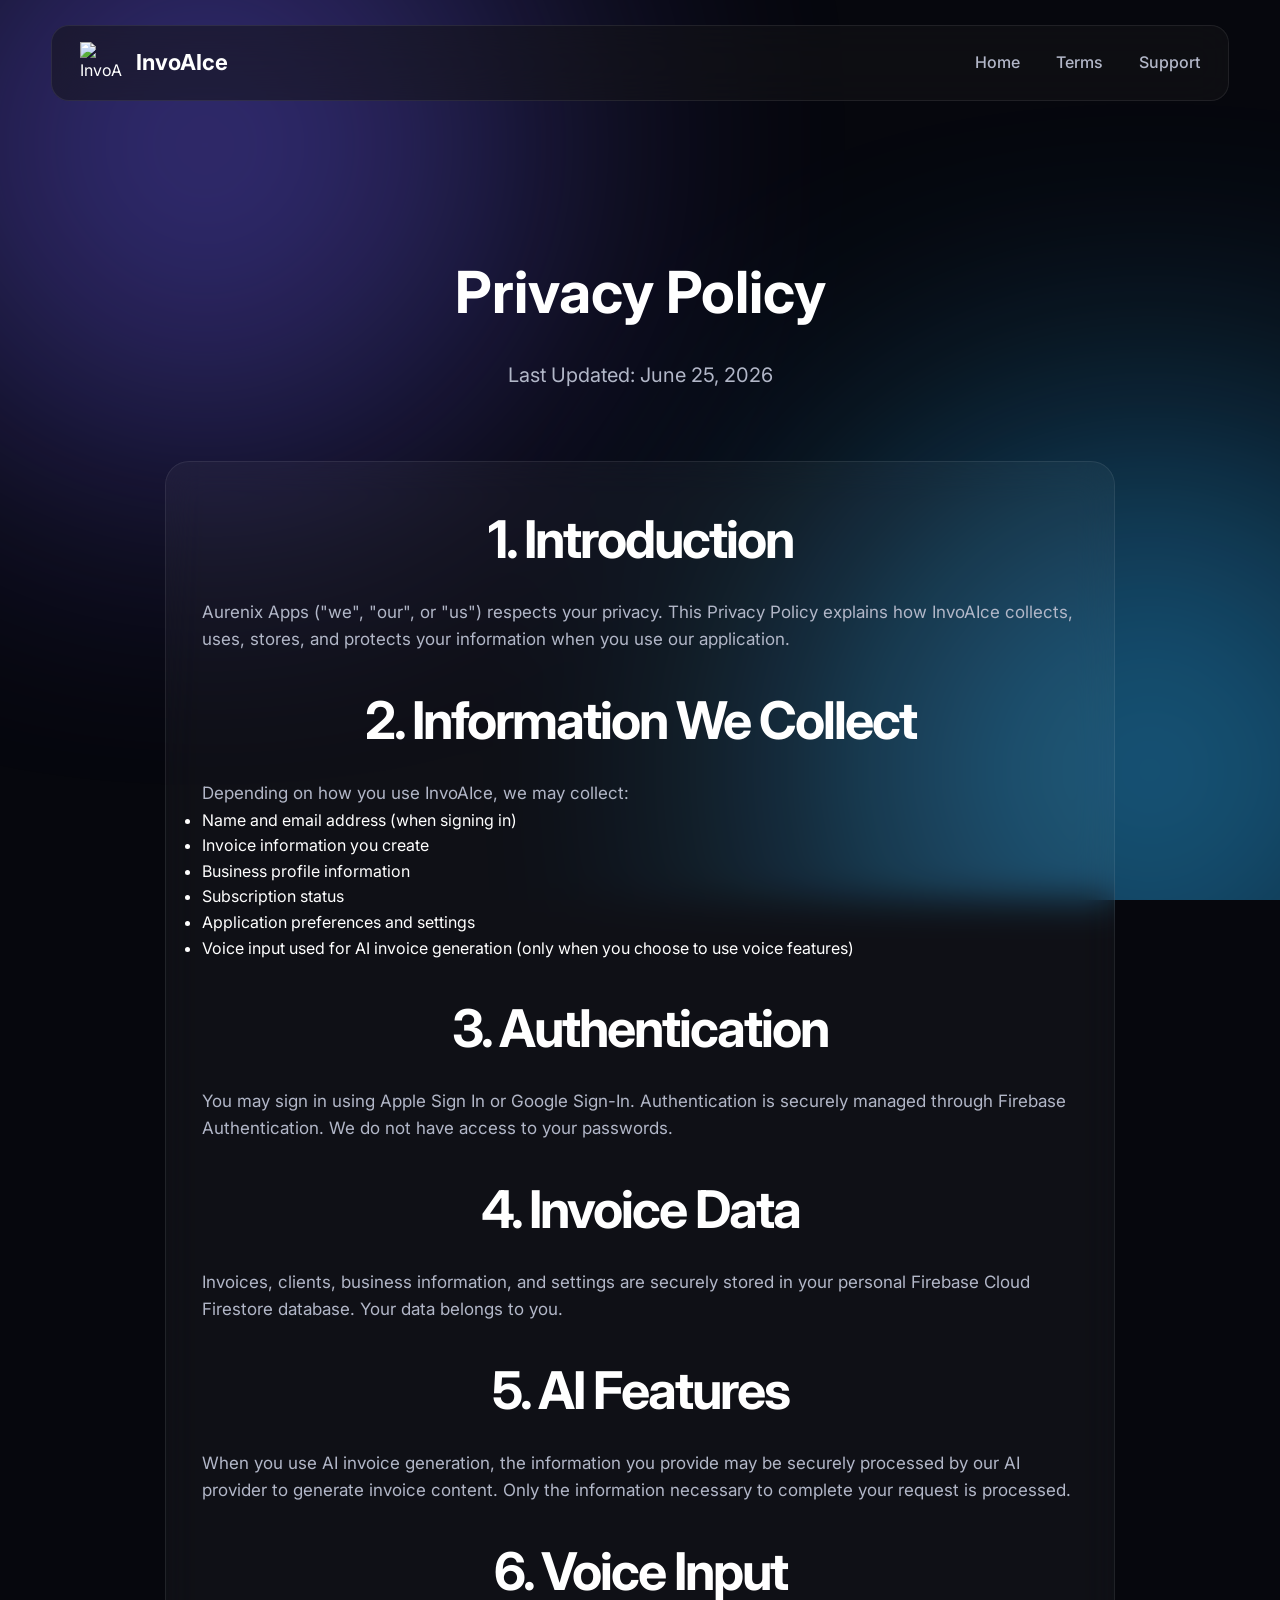
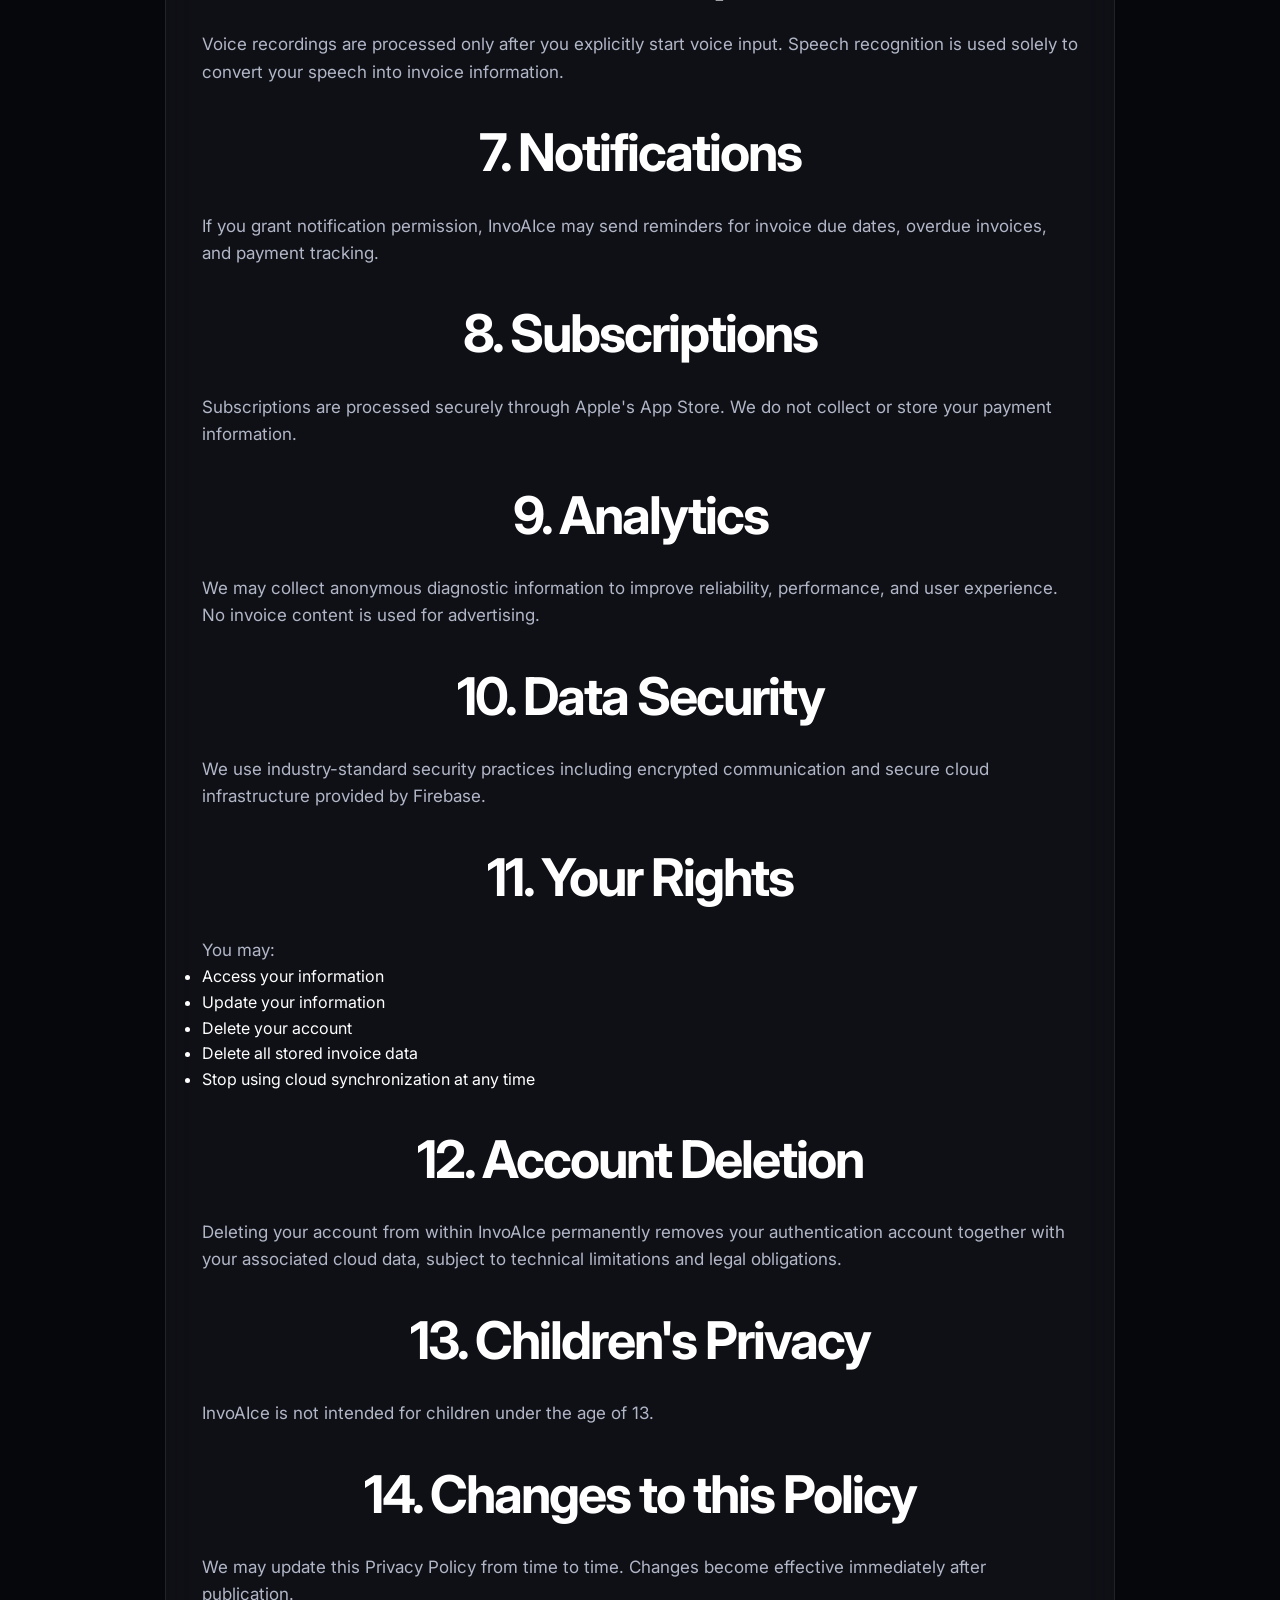
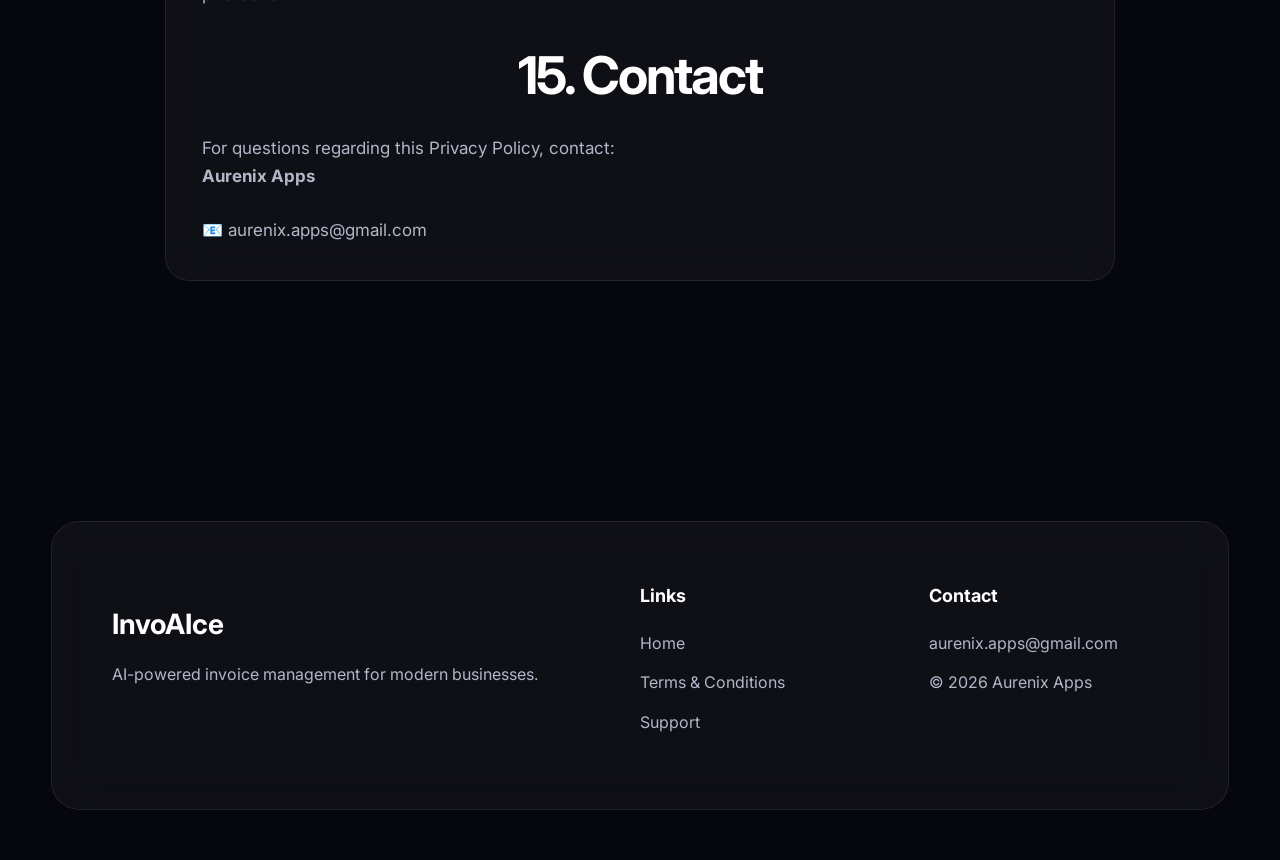
==== privacy.html @ 9e582d00 "Add files via upload" ====
<!doctype html>
<html lang="en">
  <head>
    <meta charset="UTF-8" />
    <meta name="viewport" content="width=device-width, initial-scale=1.0" />

    <title>Privacy Policy • InvoAIce</title>

    <meta
      name="description"
      content="Privacy Policy for InvoAIce by Aurenix Apps."
    />

    <link rel="stylesheet" href="css/style.css" />

    <link rel="icon" href="assets/logo.png" />

    <link rel="preconnect" href="https://fonts.googleapis.com" />

    <link rel="preconnect" href="https://fonts.gstatic.com" crossorigin />

    <link
      href="https://fonts.googleapis.com/css2?family=Inter:wght@300;400;500;600;700;800&display=swap"
      rel="stylesheet"
    />
  </head>

  <body>
    <div class="background">
      <div class="gradient one"></div>
      <div class="gradient two"></div>
    </div>

    <nav>
      <div class="logo">
        <img src="assets/logo.png" alt="InvoAIce" />
        <span>InvoAIce</span>
      </div>

      <div class="nav-links">
        <a href="index.html">Home</a>
        <a href="terms.html">Terms</a>
        <a href="support.html">Support</a>
      </div>
    </nav>

    <section class="features">
      <h1 style="font-size: 58px; text-align: center; margin-bottom: 20px">
        Privacy Policy
      </h1>

      <p class="section-description">Last Updated: June 25, 2026</p>

      <div class="card" style="max-width: 950px; margin: auto">
        <h2>1. Introduction</h2>

        <p>
          Aurenix Apps ("we", "our", or "us") respects your privacy. This
          Privacy Policy explains how InvoAIce collects, uses, stores, and
          protects your information when you use our application.
        </p>

        <br />

        <h2>2. Information We Collect</h2>

        <p>Depending on how you use InvoAIce, we may collect:</p>

        <ul>
          <li>Name and email address (when signing in)</li>

          <li>Invoice information you create</li>

          <li>Business profile information</li>

          <li>Subscription status</li>

          <li>Application preferences and settings</li>

          <li>
            Voice input used for AI invoice generation (only when you choose to
            use voice features)
          </li>
        </ul>

        <br />

        <h2>3. Authentication</h2>

        <p>
          You may sign in using Apple Sign In or Google Sign-In. Authentication
          is securely managed through Firebase Authentication. We do not have
          access to your passwords.
        </p>

        <br />

        <h2>4. Invoice Data</h2>

        <p>
          Invoices, clients, business information, and settings are securely
          stored in your personal Firebase Cloud Firestore database. Your data
          belongs to you.
        </p>

        <br />

        <h2>5. AI Features</h2>

        <p>
          When you use AI invoice generation, the information you provide may be
          securely processed by our AI provider to generate invoice content.
          Only the information necessary to complete your request is processed.
        </p>

        <br />

        <h2>6. Voice Input</h2>

        <p>
          Voice recordings are processed only after you explicitly start voice
          input. Speech recognition is used solely to convert your speech into
          invoice information.
        </p>

        <br />

        <h2>7. Notifications</h2>

        <p>
          If you grant notification permission, InvoAIce may send reminders for
          invoice due dates, overdue invoices, and payment tracking.
        </p>

        <br />

        <h2>8. Subscriptions</h2>

        <p>
          Subscriptions are processed securely through Apple's App Store. We do
          not collect or store your payment information.
        </p>

        <br />

        <h2>9. Analytics</h2>

        <p>
          We may collect anonymous diagnostic information to improve
          reliability, performance, and user experience. No invoice content is
          used for advertising.
        </p>

        <br />

        <h2>10. Data Security</h2>

        <p>
          We use industry-standard security practices including encrypted
          communication and secure cloud infrastructure provided by Firebase.
        </p>

        <br />

        <h2>11. Your Rights</h2>

        <p>You may:</p>

        <ul>
          <li>Access your information</li>

          <li>Update your information</li>

          <li>Delete your account</li>

          <li>Delete all stored invoice data</li>

          <li>Stop using cloud synchronization at any time</li>
        </ul>

        <br />

        <h2>12. Account Deletion</h2>

        <p>
          Deleting your account from within InvoAIce permanently removes your
          authentication account together with your associated cloud data,
          subject to technical limitations and legal obligations.
        </p>

        <br />

        <h2>13. Children's Privacy</h2>

        <p>InvoAIce is not intended for children under the age of 13.</p>

        <br />

        <h2>14. Changes to this Policy</h2>

        <p>
          We may update this Privacy Policy from time to time. Changes become
          effective immediately after publication.
        </p>

        <br />

        <h2>15. Contact</h2>

        <p>For questions regarding this Privacy Policy, contact:</p>

        <p>
          <strong>Aurenix Apps</strong>

          <br /><br />

          📧 aurenix.apps@gmail.com
        </p>
      </div>
    </section>

    <footer>
      <div>
        <img src="assets/logo.png" alt="" />

        <h3>InvoAIce</h3>

        <p>AI-powered invoice management for modern businesses.</p>
      </div>

      <div>
        <h4>Links</h4>

        <a href="index.html">Home</a>
        <a href="terms.html">Terms & Conditions</a>
        <a href="support.html">Support</a>
      </div>

      <div>
        <h4>Contact</h4>

        <a href="mailto:aurenix.apps@gmail.com"> aurenix.apps@gmail.com </a>

        <p>© <span class="current-year"></span> Aurenix Apps</p>
      </div>
    </footer>

    <script src="js/script.js"></script>
  </body>
</html>
---- css/style.css ----
/* ==========================================
   InvoAIce Website
   Aurenix Apps
========================================== */

:root {
  --bg: #06070d;
  --card: #15171d;
  --card-light: #1d2028;

  --primary: #6d5df6;
  --primary-light: #8d82ff;
  --secondary: #30b8ff;

  --text: #ffffff;
  --text-secondary: #b2b7c8;

  --border: rgba(255, 255, 255, 0.08);

  --radius: 24px;

  --shadow: 0 25px 60px rgba(0, 0, 0, 0.45);
}

* {
  margin: 0;
  padding: 0;
  box-sizing: border-box;
}

html {
  scroll-behavior: smooth;
}

body {
  font-family: "Inter", sans-serif;

  background: var(--bg);

  color: var(--text);

  overflow-x: hidden;

  line-height: 1.6;
}

/* Scrollbar */

::-webkit-scrollbar {
  width: 10px;
}

::-webkit-scrollbar-track {
  background: #0d0f15;
}

::-webkit-scrollbar-thumb {
  background: var(--primary);

  border-radius: 20px;
}

/* Links */

a {
  color: inherit;

  text-decoration: none;
}

/* Images */

img {
  display: block;

  max-width: 100%;
}

/* Sections */

section {
  width: min(1200px, 92%);

  margin: auto;
}

/* =========================
BACKGROUND
========================= */

.background {
  position: fixed;

  inset: 0;

  z-index: -3;

  overflow: hidden;
}

.gradient {
  position: absolute;

  border-radius: 50%;

  filter: blur(140px);

  opacity: 0.45;
}

.gradient.one {
  width: 650px;

  height: 650px;

  background: #6d5df6;

  top: -180px;

  left: -120px;
}

.gradient.two {
  width: 700px;

  height: 700px;

  background: #2cb6ff;

  right: -220px;

  bottom: -220px;
}

/* =========================
NAVIGATION
========================= */

nav {
  position: sticky;

  top: 20px;

  width: min(1200px, 92%);

  margin: 25px auto;

  display: flex;

  justify-content: space-between;

  align-items: center;

  padding: 16px 28px;

  background: rgba(20, 20, 25, 0.55);

  border: 1px solid rgba(255, 255, 255, 0.08);

  backdrop-filter: blur(18px);

  border-radius: 18px;

  z-index: 999;
}

.logo {
  display: flex;

  align-items: center;

  gap: 14px;
}

.logo img {
  width: 42px;

  height: 42px;
}

.logo span {
  font-size: 22px;

  font-weight: 700;
}

.nav-links {
  display: flex;

  gap: 36px;
}

.nav-links a {
  color: var(--text-secondary);

  transition: 0.3s;

  font-weight: 500;
}

.nav-links a:hover {
  color: white;
}

/* =========================
HERO
========================= */

.hero {
  display: grid;

  grid-template-columns: 1fr 520px;

  align-items: center;

  min-height: 88vh;

  gap: 60px;
}

.badge {
  display: inline-flex;

  align-items: center;

  gap: 10px;

  padding: 10px 18px;

  border-radius: 50px;

  background: rgba(109, 93, 246, 0.12);

  border: 1px solid rgba(109, 93, 246, 0.25);

  color: #d6d4ff;

  margin-bottom: 28px;

  font-weight: 600;
}

.hero h1 {
  font-size: 72px;

  line-height: 1.05;

  letter-spacing: -3px;

  margin-bottom: 28px;
}

.hero h1 span {
  display: block;

  background: linear-gradient(90deg, var(--secondary), var(--primary));

  -webkit-background-clip: text;

  color: transparent;
}

.hero p {
  font-size: 21px;

  color: var(--text-secondary);

  max-width: 600px;

  margin-bottom: 40px;
}

/* Buttons */

.buttons {
  display: flex;

  gap: 18px;
}

.primary {
  background: linear-gradient(135deg, var(--secondary), var(--primary));

  padding: 18px 34px;

  border-radius: 18px;

  font-weight: 700;

  transition: 0.35s;

  box-shadow: 0 18px 45px rgba(109, 93, 246, 0.35);
}

.primary:hover {
  transform: translateY(-5px);

  box-shadow: 0 25px 60px rgba(109, 93, 246, 0.55);
}

.secondary {
  padding: 18px 34px;

  border-radius: 18px;

  border: 1px solid rgba(255, 255, 255, 0.08);

  background: rgba(255, 255, 255, 0.04);

  transition: 0.3s;
}

.secondary:hover {
  background: rgba(255, 255, 255, 0.08);
}

/* =========================
PHONE MOCKUP
========================= */

.hero-right {
  display: flex;

  justify-content: center;
}

.hero-right img {
  width: 320px;

  border-radius: 42px;

  box-shadow:
    0 35px 90px rgba(0, 0, 0, 0.6),
    0 0 70px rgba(109, 93, 246, 0.25);

  animation: float 5s ease-in-out infinite;
}

@keyframes float {
  0% {
    transform: translateY(0px);
  }

  50% {
    transform: translateY(-16px);
  }

  100% {
    transform: translateY(0px);
  }
}

/* =========================
SECTION TITLES
========================= */

.features,
.screenshots,
.cta {
  padding: 120px 0;
}

.features h2,
.screenshots h2,
.cta h2 {
  text-align: center;

  font-size: 52px;

  margin-bottom: 18px;

  letter-spacing: -2px;
}

.section-description {
  max-width: 650px;

  margin: auto;

  text-align: center;

  color: var(--text-secondary);

  font-size: 20px;

  margin-bottom: 70px;
}

/* =========================
FEATURE GRID
========================= */

.feature-grid {
  display: grid;

  grid-template-columns: repeat(3, 1fr);

  gap: 28px;
}

.card {
  position: relative;

  background: rgba(255, 255, 255, 0.04);

  border: 1px solid var(--border);

  backdrop-filter: blur(18px);

  border-radius: var(--radius);

  padding: 36px;

  overflow: hidden;

  transition: 0.35s ease;
}

.card::before {
  content: "";

  position: absolute;

  inset: 0;

  background: linear-gradient(
    135deg,
    rgba(109, 93, 246, 0.18),
    rgba(48, 184, 255, 0.08)
  );

  opacity: 0;

  transition: 0.35s;
}

.card:hover {
  transform: translateY(-10px);

  border-color: rgba(109, 93, 246, 0.45);

  box-shadow: 0 20px 60px rgba(109, 93, 246, 0.18);
}

.card:hover::before {
  opacity: 1;
}

.card > * {
  position: relative;

  z-index: 2;
}

.card h3 {
  font-size: 24px;

  margin-bottom: 16px;
}

.card p {
  color: var(--text-secondary);

  font-size: 17px;
}

/* =========================
SCREENSHOTS
========================= */

.gallery {
  display: grid;

  grid-template-columns: repeat(auto-fit, minmax(240px, 1fr));

  gap: 28px;
}

.gallery img {
  width: 100%;

  border-radius: 32px;

  border: 1px solid rgba(255, 255, 255, 0.08);

  transition: 0.4s;

  box-shadow: 0 25px 60px rgba(0, 0, 0, 0.45);
}

.gallery img:hover {
  transform: translateY(-12px) scale(1.03);

  box-shadow: 0 40px 90px rgba(109, 93, 246, 0.28);
}

/* =========================
CTA
========================= */

.cta {
  text-align: center;
}

.cta p {
  max-width: 650px;

  margin: 25px auto 45px;

  color: var(--text-secondary);

  font-size: 20px;
}

.cta .primary {
  display: inline-block;
}

/* =========================
FOOTER
========================= */

footer {
  width: min(1200px, 92%);

  margin: 120px auto 50px;

  padding: 60px;

  display: grid;

  grid-template-columns: 2fr 1fr 1fr;

  gap: 50px;

  background: rgba(255, 255, 255, 0.04);

  border: 1px solid rgba(255, 255, 255, 0.08);

  backdrop-filter: blur(20px);

  border-radius: 28px;
}

footer img {
  width: 60px;

  margin-bottom: 20px;
}

footer h3 {
  margin-bottom: 15px;

  font-size: 28px;
}

footer h4 {
  margin-bottom: 20px;

  font-size: 18px;
}

footer p {
  color: var(--text-secondary);
}

footer a {
  display: block;

  margin-bottom: 14px;

  color: var(--text-secondary);

  transition: 0.3s;
}

footer a:hover {
  color: white;
}

/* =========================
FADE ANIMATION
========================= */

.fade {
  opacity: 0;

  transform: translateY(40px);

  transition:
    opacity 0.8s ease,
    transform 0.8s ease;
}

.fade.show {
  opacity: 1;

  transform: translateY(0);
}

/* =========================
HOVER GLOW
========================= */

.primary,
.card,
.gallery img {
  will-change: transform;
}

/* =========================
TABLET
========================= */

@media (max-width: 1100px) {
  .hero {
    grid-template-columns: 1fr;

    text-align: center;
  }

  .hero-left {
    display: flex;

    flex-direction: column;

    align-items: center;
  }

  .hero-right {
    margin-top: 50px;
  }

  .feature-grid {
    grid-template-columns: repeat(2, 1fr);
  }

  footer {
    grid-template-columns: 1fr;

    text-align: center;
  }

  footer img {
    margin: auto auto 20px;
  }
}

/* =========================
MOBILE
========================= */

@media (max-width: 768px) {
  nav {
    flex-direction: column;

    gap: 18px;

    padding: 18px;
  }

  .nav-links {
    flex-wrap: wrap;

    justify-content: center;

    gap: 18px;
  }

  .hero {
    min-height: auto;

    padding: 60px 0;
  }

  .hero h1 {
    font-size: 46px;

    letter-spacing: -1px;
  }

  .hero p {
    font-size: 18px;
  }

  .buttons {
    flex-direction: column;

    width: 100%;
  }

  .primary,
  .secondary {
    width: 100%;

    text-align: center;
  }

  .hero-right img {
    width: 260px;
  }

  .features,
  .screenshots,
  .cta {
    padding: 90px 0;
  }

  .features h2,
  .screenshots h2,
  .cta h2 {
    font-size: 36px;
  }

  .section-description {
    font-size: 17px;

    margin-bottom: 45px;
  }

  .feature-grid {
    grid-template-columns: 1fr;
  }

  .gallery {
    grid-template-columns: 1fr;
  }

  footer {
    padding: 35px;

    gap: 35px;
  }
}

/* =========================
SMALL PHONES
========================= */

@media (max-width: 420px) {
  .hero h1 {
    font-size: 38px;
  }

  .logo span {
    font-size: 18px;
  }

  nav {
    margin-top: 15px;
  }

  .badge {
    font-size: 14px;
  }

  .card {
    padding: 28px;
  }
}
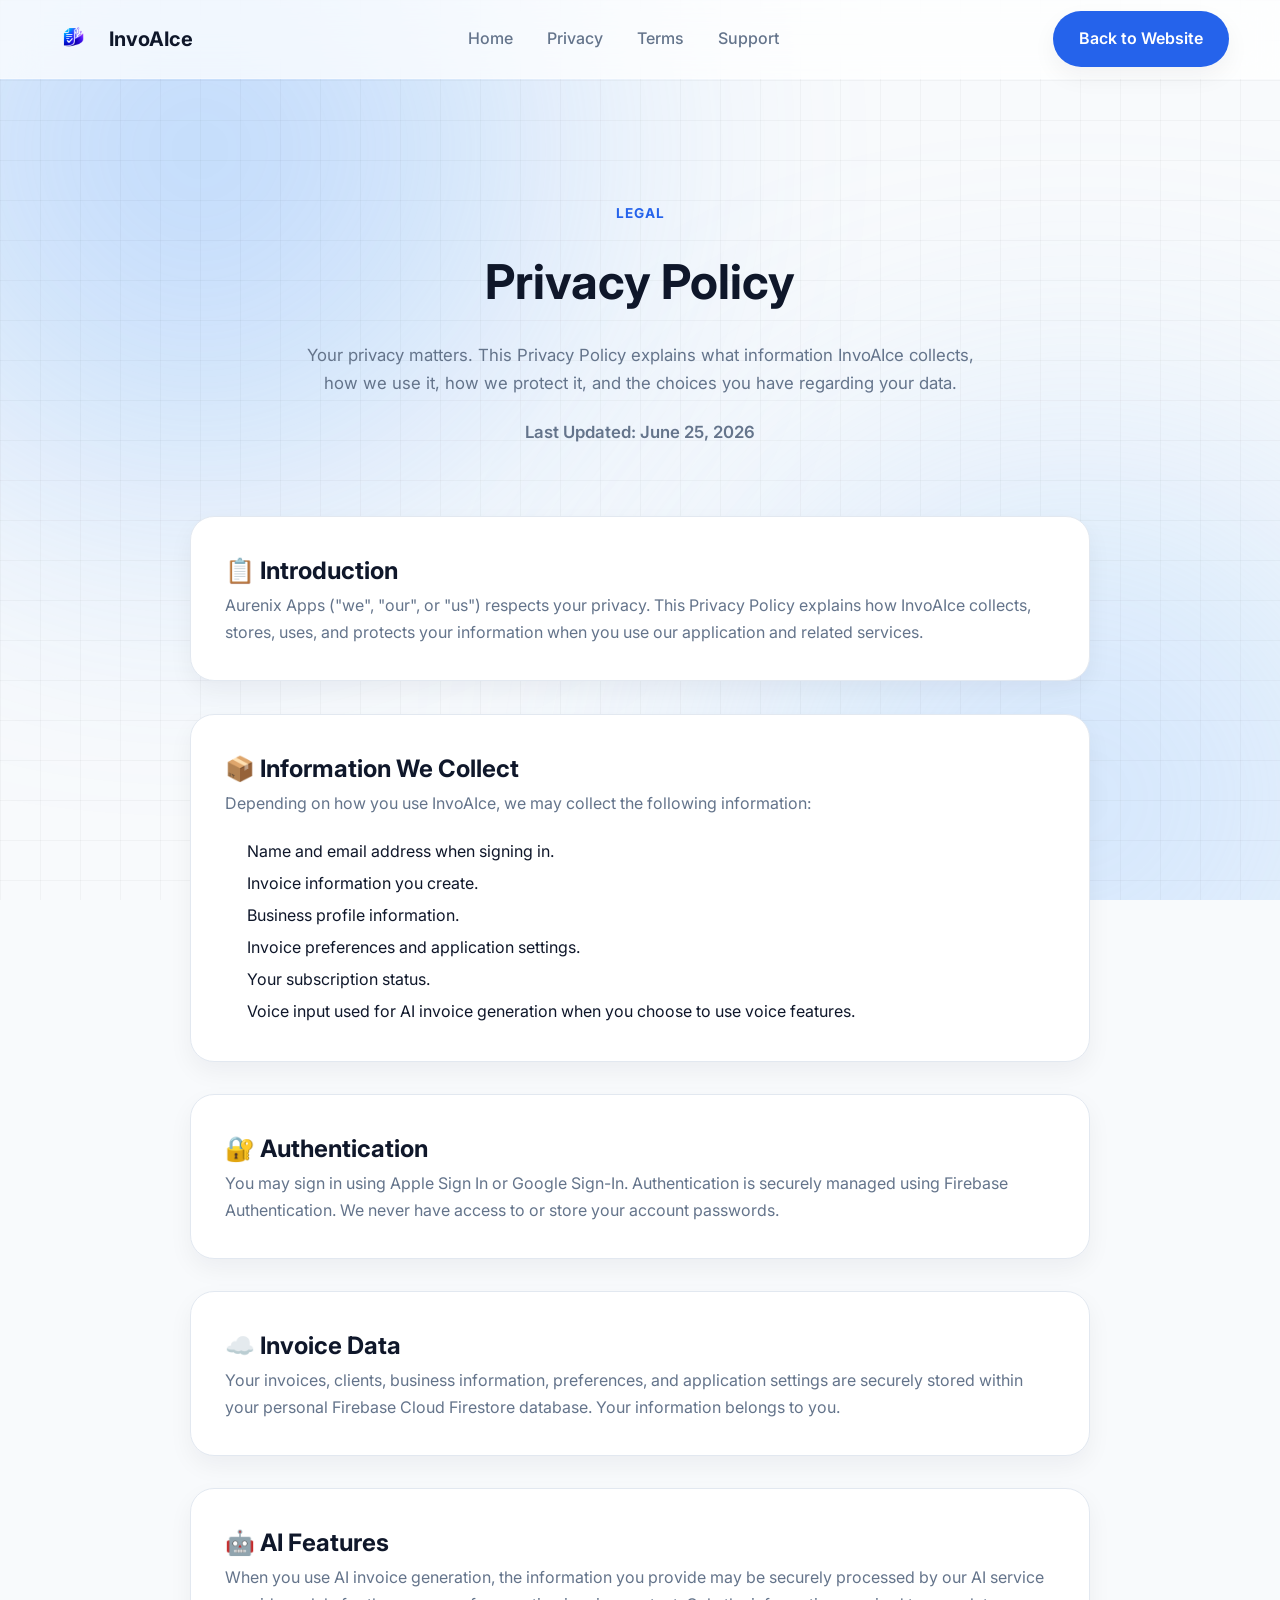
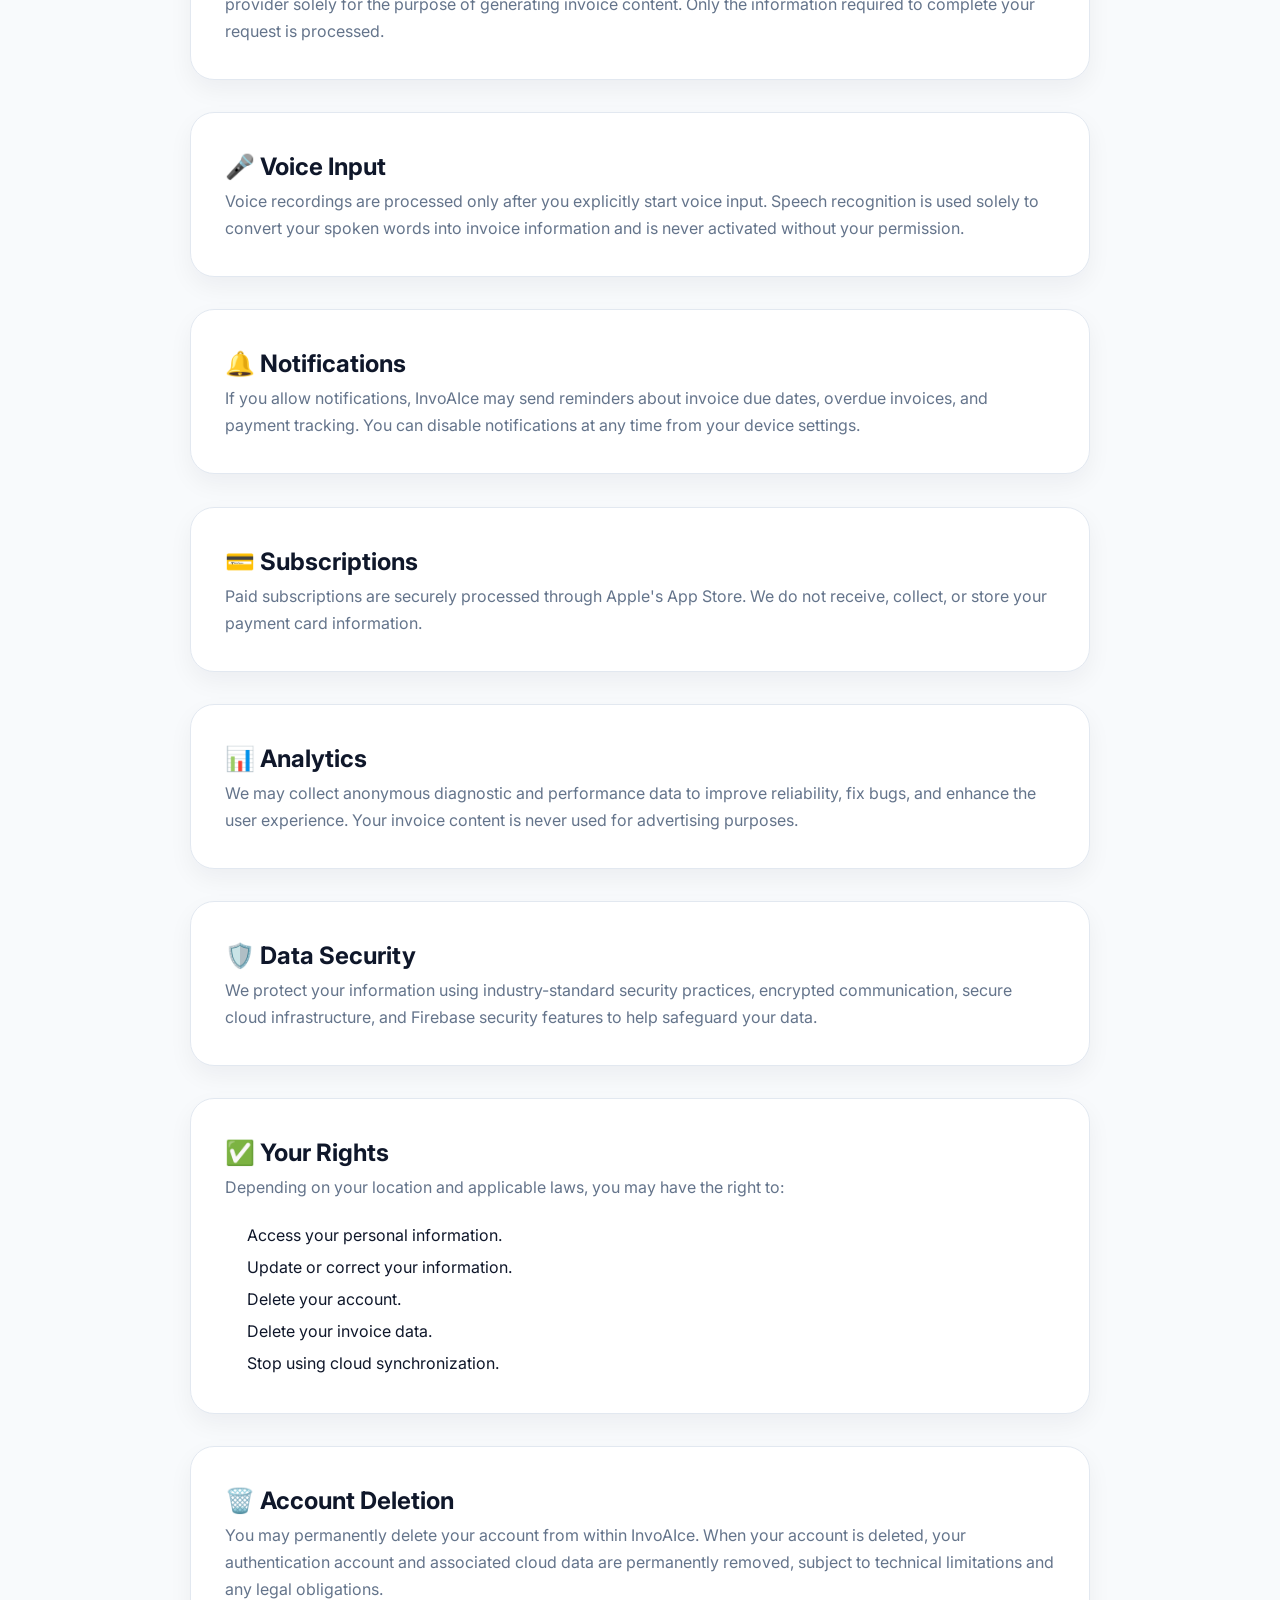
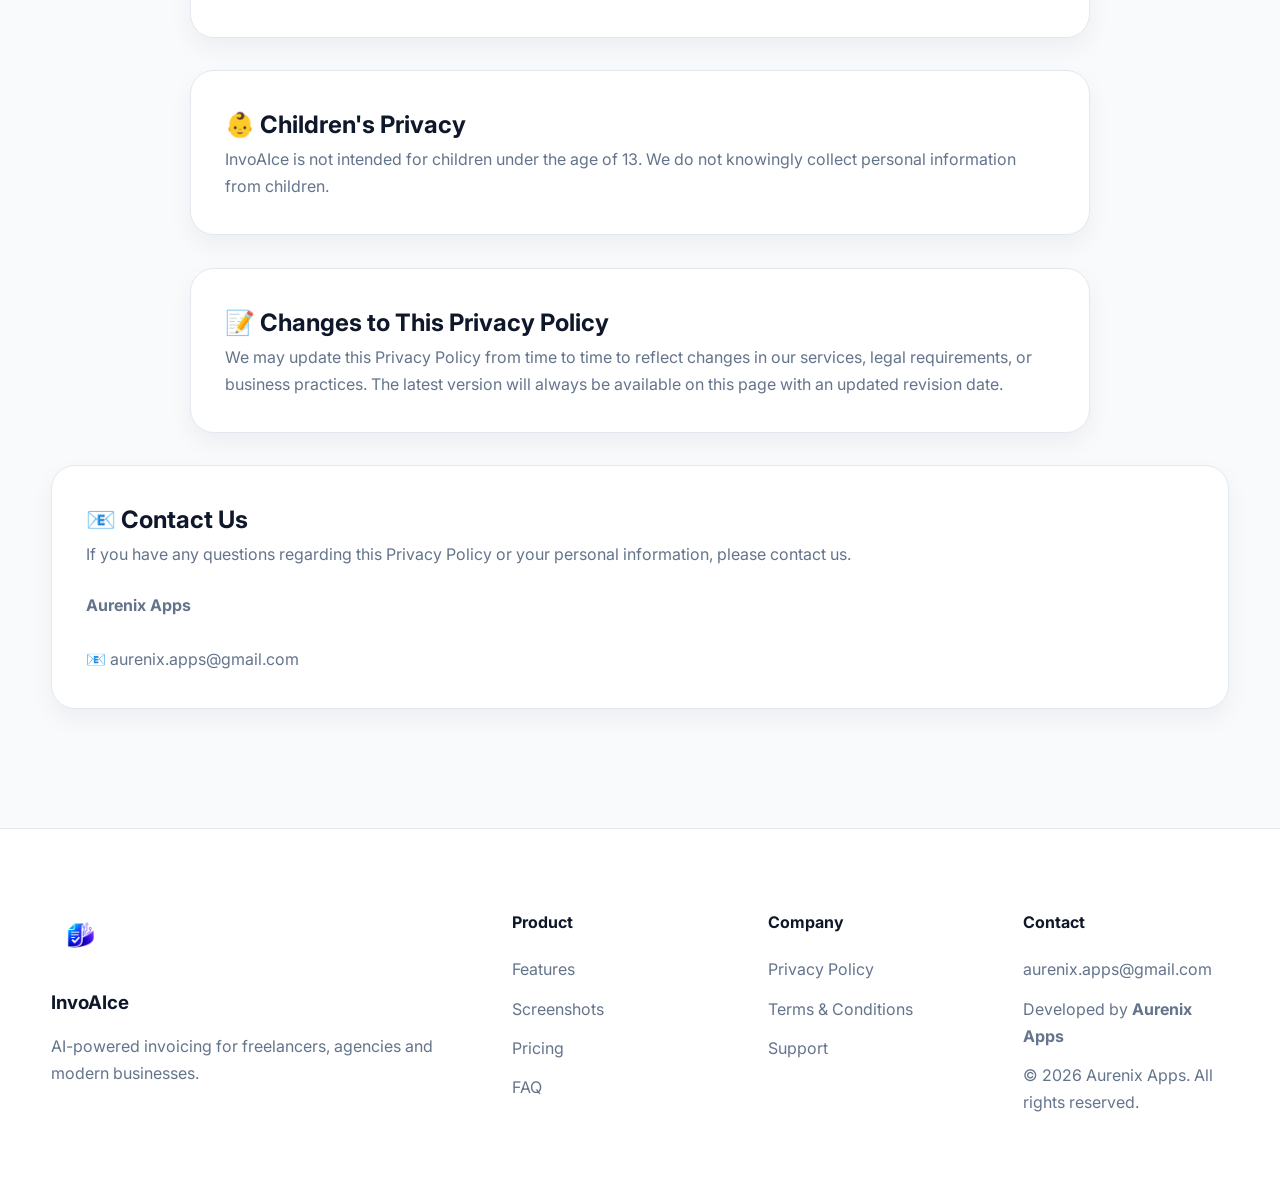
==== commit c92a55fe: "Update privacy.html" ====
--- a/privacy.html
+++ b/privacy.html
@@ -29,222 +29,325 @@
     <div class="background">
       <div class="gradient one"></div>
       <div class="gradient two"></div>
+      <div class="grid-overlay"></div>
     </div>
 
-    <nav>
-      <div class="logo">
-        <img src="assets/logo.png" alt="InvoAIce" />
-        <span>InvoAIce</span>
-      </div>
-
-      <div class="nav-links">
-        <a href="index.html">Home</a>
-        <a href="terms.html">Terms</a>
-        <a href="support.html">Support</a>
+    <nav class="navbar">
+      <div class="container nav-container">
+        <a href="index.html" class="logo">
+          <img src="assets/logo.png" alt="InvoAIce" />
+          <span>InvoAIce</span>
+        </a>
+
+        <div class="nav-links">
+          <a href="index.html">Home</a>
+          <a href="privacy.html" class="active">Privacy</a>
+          <a href="terms.html">Terms</a>
+          <a href="support.html">Support</a>
+        </div>
+
+        <a href="index.html" class="nav-button"> Back to Website </a>
       </div>
     </nav>
 
     <section class="features">
-      <h1 style="font-size: 58px; text-align: center; margin-bottom: 20px">
-        Privacy Policy
-      </h1>
-
-      <p class="section-description">Last Updated: June 25, 2026</p>
-
-      <div class="card" style="max-width: 950px; margin: auto">
-        <h2>1. Introduction</h2>
-
-        <p>
-          Aurenix Apps ("we", "our", or "us") respects your privacy. This
-          Privacy Policy explains how InvoAIce collects, uses, stores, and
-          protects your information when you use our application.
-        </p>
-
-        <br />
-
-        <h2>2. Information We Collect</h2>
-
-        <p>Depending on how you use InvoAIce, we may collect:</p>
-
-        <ul>
-          <li>Name and email address (when signing in)</li>
-
-          <li>Invoice information you create</li>
-
-          <li>Business profile information</li>
-
-          <li>Subscription status</li>
-
-          <li>Application preferences and settings</li>
-
-          <li>
-            Voice input used for AI invoice generation (only when you choose to
-            use voice features)
-          </li>
-        </ul>
-
-        <br />
-
-        <h2>3. Authentication</h2>
-
-        <p>
-          You may sign in using Apple Sign In or Google Sign-In. Authentication
-          is securely managed through Firebase Authentication. We do not have
-          access to your passwords.
-        </p>
-
-        <br />
-
-        <h2>4. Invoice Data</h2>
-
-        <p>
-          Invoices, clients, business information, and settings are securely
-          stored in your personal Firebase Cloud Firestore database. Your data
-          belongs to you.
-        </p>
-
-        <br />
-
-        <h2>5. AI Features</h2>
-
-        <p>
-          When you use AI invoice generation, the information you provide may be
-          securely processed by our AI provider to generate invoice content.
-          Only the information necessary to complete your request is processed.
-        </p>
-
-        <br />
-
-        <h2>6. Voice Input</h2>
-
-        <p>
-          Voice recordings are processed only after you explicitly start voice
-          input. Speech recognition is used solely to convert your speech into
-          invoice information.
-        </p>
-
-        <br />
-
-        <h2>7. Notifications</h2>
-
-        <p>
-          If you grant notification permission, InvoAIce may send reminders for
-          invoice due dates, overdue invoices, and payment tracking.
-        </p>
-
-        <br />
-
-        <h2>8. Subscriptions</h2>
-
-        <p>
-          Subscriptions are processed securely through Apple's App Store. We do
-          not collect or store your payment information.
-        </p>
-
-        <br />
-
-        <h2>9. Analytics</h2>
-
-        <p>
-          We may collect anonymous diagnostic information to improve
-          reliability, performance, and user experience. No invoice content is
-          used for advertising.
-        </p>
-
-        <br />
-
-        <h2>10. Data Security</h2>
-
-        <p>
-          We use industry-standard security practices including encrypted
-          communication and secure cloud infrastructure provided by Firebase.
-        </p>
-
-        <br />
-
-        <h2>11. Your Rights</h2>
-
-        <p>You may:</p>
-
-        <ul>
-          <li>Access your information</li>
-
-          <li>Update your information</li>
-
-          <li>Delete your account</li>
-
-          <li>Delete all stored invoice data</li>
-
-          <li>Stop using cloud synchronization at any time</li>
-        </ul>
-
-        <br />
-
-        <h2>12. Account Deletion</h2>
-
-        <p>
-          Deleting your account from within InvoAIce permanently removes your
-          authentication account together with your associated cloud data,
-          subject to technical limitations and legal obligations.
-        </p>
-
-        <br />
-
-        <h2>13. Children's Privacy</h2>
-
-        <p>InvoAIce is not intended for children under the age of 13.</p>
-
-        <br />
-
-        <h2>14. Changes to this Policy</h2>
-
-        <p>
-          We may update this Privacy Policy from time to time. Changes become
-          effective immediately after publication.
-        </p>
-
-        <br />
-
-        <h2>15. Contact</h2>
-
-        <p>For questions regarding this Privacy Policy, contact:</p>
-
-        <p>
-          <strong>Aurenix Apps</strong>
-
-          <br /><br />
-
-          📧 aurenix.apps@gmail.com
-        </p>
+      <div class="container">
+        <div class="section-header">
+          <span class="section-tag"> LEGAL </span>
+
+          <h2>Privacy Policy</h2>
+
+          <p>
+            Your privacy matters. This Privacy Policy explains what information
+            InvoAIce collects, how we use it, how we protect it, and the choices
+            you have regarding your data.
+          </p>
+
+          <p
+            style="margin-top: 20px; color: var(--text-light); font-weight: 600"
+          >
+            Last Updated: June 25, 2026
+          </p>
+        </div>
+
+        <div
+          class="feature-card"
+          style="max-width: 900px; margin: auto; margin-bottom: 32px"
+        >
+          <h2>📋 Introduction</h2>
+
+          <p>
+            Aurenix Apps ("we", "our", or "us") respects your privacy. This
+            Privacy Policy explains how InvoAIce collects, stores, uses, and
+            protects your information when you use our application and related
+            services.
+          </p>
+        </div>
+
+        <div
+          class="feature-card"
+          style="max-width: 900px; margin: auto; margin-bottom: 32px"
+        >
+          <h2>📦 Information We Collect</h2>
+
+          <p>
+            Depending on how you use InvoAIce, we may collect the following
+            information:
+          </p>
+
+          <ul style="margin-top: 18px; padding-left: 22px; line-height: 2">
+            <li>Name and email address when signing in.</li>
+            <li>Invoice information you create.</li>
+            <li>Business profile information.</li>
+            <li>Invoice preferences and application settings.</li>
+            <li>Your subscription status.</li>
+            <li>
+              Voice input used for AI invoice generation when you choose to use
+              voice features.
+            </li>
+          </ul>
+        </div>
+
+        <div
+          class="feature-card"
+          style="max-width: 900px; margin: auto; margin-bottom: 32px"
+        >
+          <h2>🔐 Authentication</h2>
+
+          <p>
+            You may sign in using Apple Sign In or Google Sign-In.
+            Authentication is securely managed using Firebase Authentication. We
+            never have access to or store your account passwords.
+          </p>
+        </div>
+
+        <div
+          class="feature-card"
+          style="max-width: 900px; margin: auto; margin-bottom: 32px"
+        >
+          <h2>☁️ Invoice Data</h2>
+
+          <p>
+            Your invoices, clients, business information, preferences, and
+            application settings are securely stored within your personal
+            Firebase Cloud Firestore database. Your information belongs to you.
+          </p>
+        </div>
+
+        <div
+          class="feature-card"
+          style="max-width: 900px; margin: auto; margin-bottom: 32px"
+        >
+          <h2>🤖 AI Features</h2>
+
+          <p>
+            When you use AI invoice generation, the information you provide may
+            be securely processed by our AI service provider solely for the
+            purpose of generating invoice content. Only the information required
+            to complete your request is processed.
+          </p>
+        </div>
+
+        <div
+          class="feature-card"
+          style="max-width: 900px; margin: auto; margin-bottom: 32px"
+        >
+          <h2>🎤 Voice Input</h2>
+
+          <p>
+            Voice recordings are processed only after you explicitly start voice
+            input. Speech recognition is used solely to convert your spoken
+            words into invoice information and is never activated without your
+            permission.
+          </p>
+        </div>
+
+        <div
+          class="feature-card"
+          style="max-width: 900px; margin: auto; margin-bottom: 32px"
+        >
+          <h2>🔔 Notifications</h2>
+
+          <p>
+            If you allow notifications, InvoAIce may send reminders about
+            invoice due dates, overdue invoices, and payment tracking. You can
+            disable notifications at any time from your device settings.
+          </p>
+        </div>
+
+        <div
+          class="feature-card"
+          style="max-width: 900px; margin: auto; margin-bottom: 32px"
+        >
+          <h2>💳 Subscriptions</h2>
+
+          <p>
+            Paid subscriptions are securely processed through Apple's App Store.
+            We do not receive, collect, or store your payment card information.
+          </p>
+        </div>
+
+        <div
+          class="feature-card"
+          style="max-width: 900px; margin: auto; margin-bottom: 32px"
+        >
+          <h2>📊 Analytics</h2>
+
+          <p>
+            We may collect anonymous diagnostic and performance data to improve
+            reliability, fix bugs, and enhance the user experience. Your invoice
+            content is never used for advertising purposes.
+          </p>
+        </div>
+
+        <div
+          class="feature-card"
+          style="max-width: 900px; margin: auto; margin-bottom: 32px"
+        >
+          <h2>🛡️ Data Security</h2>
+
+          <p>
+            We protect your information using industry-standard security
+            practices, encrypted communication, secure cloud infrastructure, and
+            Firebase security features to help safeguard your data.
+          </p>
+        </div>
+
+        <div
+          class="feature-card"
+          style="max-width: 900px; margin: auto; margin-bottom: 32px"
+        >
+          <h2>✅ Your Rights</h2>
+
+          <p>
+            Depending on your location and applicable laws, you may have the
+            right to:
+          </p>
+
+          <ul style="margin-top: 18px; padding-left: 22px; line-height: 2">
+            <li>Access your personal information.</li>
+            <li>Update or correct your information.</li>
+            <li>Delete your account.</li>
+            <li>Delete your invoice data.</li>
+            <li>Stop using cloud synchronization.</li>
+          </ul>
+        </div>
+
+        <div
+          class="feature-card"
+          style="max-width: 900px; margin: auto; margin-bottom: 32px"
+        >
+          <h2>🗑️ Account Deletion</h2>
+
+          <p>
+            You may permanently delete your account from within InvoAIce. When
+            your account is deleted, your authentication account and associated
+            cloud data are permanently removed, subject to technical limitations
+            and any legal obligations.
+          </p>
+        </div>
+
+        <div
+          class="feature-card"
+          style="max-width: 900px; margin: auto; margin-bottom: 32px"
+        >
+          <h2>👶 Children's Privacy</h2>
+
+          <p>
+            InvoAIce is not intended for children under the age of 13. We do not
+            knowingly collect personal information from children.
+          </p>
+        </div>
+
+        <div
+          class="feature-card"
+          style="max-width: 900px; margin: auto; margin-bottom: 32px"
+        >
+          <h2>📝 Changes to This Privacy Policy</h2>
+
+          <p>
+            We may update this Privacy Policy from time to time to reflect
+            changes in our services, legal requirements, or business practices.
+            The latest version will always be available on this page with an
+            updated revision date.
+          </p>
+        </div>
+
+        <div class="feature-card legal-card">
+          <h2>📧 Contact Us</h2>
+
+          <p>
+            If you have any questions regarding this Privacy Policy or your
+            personal information, please contact us.
+          </p>
+
+          <p style="margin-top: 24px">
+            <strong>Aurenix Apps</strong>
+
+            <br /><br />
+
+            📧
+            <a href="mailto:aurenix.apps@gmail.com"> aurenix.apps@gmail.com </a>
+          </p>
+        </div>
       </div>
     </section>
 
     <footer>
-      <div>
-        <img src="assets/logo.png" alt="" />
-
-        <h3>InvoAIce</h3>
-
-        <p>AI-powered invoice management for modern businesses.</p>
-      </div>
-
-      <div>
-        <h4>Links</h4>
-
-        <a href="index.html">Home</a>
-        <a href="terms.html">Terms & Conditions</a>
-        <a href="support.html">Support</a>
-      </div>
-
-      <div>
-        <h4>Contact</h4>
-
-        <a href="mailto:aurenix.apps@gmail.com"> aurenix.apps@gmail.com </a>
-
-        <p>© <span class="current-year"></span> Aurenix Apps</p>
+      <div class="container footer-grid">
+        <div>
+          <img src="assets/logo.png" alt="InvoAIce" class="footer-logo" />
+
+          <h3>InvoAIce</h3>
+
+          <p>
+            AI-powered invoicing for freelancers, agencies and modern
+            businesses.
+          </p>
+        </div>
+
+        <div>
+          <h4>Product</h4>
+
+          <a href="index.html#features">Features</a>
+
+          <a href="index.html#screenshots">Screenshots</a>
+
+          <a href="index.html#pricing">Pricing</a>
+
+          <a href="index.html#faq">FAQ</a>
+        </div>
+
+        <div>
+          <h4>Company</h4>
+
+          <a href="privacy.html">Privacy Policy</a>
+
+          <a href="terms.html">Terms & Conditions</a>
+
+          <a href="support.html">Support</a>
+        </div>
+
+        <div>
+          <h4>Contact</h4>
+
+          <a href="mailto:aurenix.apps@gmail.com"> aurenix.apps@gmail.com </a>
+
+          <p>
+            Developed by
+            <strong>Aurenix Apps</strong>
+          </p>
+
+          <p>
+            ©
+            <span class="current-year"></span>
+            Aurenix Apps. All rights reserved.
+          </p>
+        </div>
       </div>
     </footer>
 
     <script src="js/script.js"></script>
   </body>
 </html>
+
--- a/css/style.css
+++ b/css/style.css
@@ -1,25 +1,27 @@
-/* ==========================================
+/* ==========================================================
    InvoAIce Website
-   Aurenix Apps
-========================================== */
+========================================================== */
 
 :root {
-  --bg: #06070d;
-  --card: #15171d;
-  --card-light: #1d2028;
-
-  --primary: #6d5df6;
-  --primary-light: #8d82ff;
-  --secondary: #30b8ff;
-
-  --text: #ffffff;
-  --text-secondary: #b2b7c8;
-
-  --border: rgba(255, 255, 255, 0.08);
-
-  --radius: 24px;
-
-  --shadow: 0 25px 60px rgba(0, 0, 0, 0.45);
+  --primary: #2563eb;
+  --primary-dark: #1d4ed8;
+  --secondary: #3b82f6;
+
+  --background: #f8fafc;
+  --surface: #ffffff;
+
+  --text: #0f172a;
+  --text-light: #64748b;
+
+  --border: #e2e8f0;
+
+  --success: #10b981;
+
+  --shadow-sm: 0 10px 25px rgba(15, 23, 42, 0.05);
+  --shadow-md: 0 20px 40px rgba(15, 23, 42, 0.08);
+  --shadow-lg: 0 30px 60px rgba(15, 23, 42, 0.12);
+
+  --radius: 20px;
 }
 
 * {
@@ -35,40 +37,14 @@
 body {
   font-family: "Inter", sans-serif;
 
-  background: var(--bg);
+  background: var(--background);
 
   color: var(--text);
 
+  line-height: 1.7;
+
   overflow-x: hidden;
-
-  line-height: 1.6;
-}
-
-/* Scrollbar */
-
-::-webkit-scrollbar {
-  width: 10px;
-}
-
-::-webkit-scrollbar-track {
-  background: #0d0f15;
-}
-
-::-webkit-scrollbar-thumb {
-  background: var(--primary);
-
-  border-radius: 20px;
-}
-
-/* Links */
-
-a {
-  color: inherit;
-
-  text-decoration: none;
-}
-
-/* Images */
+}
 
 img {
   display: block;
@@ -76,92 +52,90 @@
   max-width: 100%;
 }
 
-/* Sections */
-
-section {
-  width: min(1200px, 92%);
-
+a {
+  text-decoration: none;
+
+  color: inherit;
+}
+
+ul {
+  list-style: none;
+}
+
+.container {
+  width: min(1180px, 92%);
   margin: auto;
 }
 
-/* =========================
-BACKGROUND
-========================= */
+/* ==========================================================
+Background
+========================================================== */
 
 .background {
   position: fixed;
-
   inset: 0;
-
-  z-index: -3;
-
   overflow: hidden;
+  z-index: -2;
 }
 
 .gradient {
   position: absolute;
-
+  width: 700px;
+  height: 700px;
   border-radius: 50%;
-
   filter: blur(140px);
-
-  opacity: 0.45;
-}
-
-.gradient.one {
-  width: 650px;
-
-  height: 650px;
-
-  background: #6d5df6;
-
-  top: -180px;
-
-  left: -120px;
-}
-
-.gradient.two {
-  width: 700px;
-
-  height: 700px;
-
-  background: #2cb6ff;
-
-  right: -220px;
-
-  bottom: -220px;
-}
-
-/* =========================
-NAVIGATION
-========================= */
-
-nav {
+  opacity: 0.35;
+}
+
+.one {
+  top: -200px;
+  left: -150px;
+
+  background: #60a5fa;
+}
+
+.two {
+  bottom: -250px;
+  right: -150px;
+
+  background: #93c5fd;
+}
+
+.grid-overlay {
+  position: absolute;
+  inset: 0;
+
+  background-image:
+    linear-gradient(rgba(0, 0, 0, 0.03) 1px, transparent 1px),
+    linear-gradient(90deg, rgba(0, 0, 0, 0.03) 1px, transparent 1px);
+
+  background-size: 40px 40px;
+}
+
+/* ==========================================================
+Navigation
+========================================================== */
+
+.navbar {
   position: sticky;
-
-  top: 20px;
-
-  width: min(1200px, 92%);
-
-  margin: 25px auto;
+  top: 0;
+  z-index: 1000;
+
+  backdrop-filter: blur(18px);
+
+  background: rgba(255, 255, 255, 0.72);
+
+  border-bottom: 1px solid rgba(255, 255, 255, 0.3);
+}
+
+.nav-container {
+  height: 78px;
 
   display: flex;
 
   justify-content: space-between;
 
   align-items: center;
-
-  padding: 16px 28px;
-
-  background: rgba(20, 20, 25, 0.55);
-
-  border: 1px solid rgba(255, 255, 255, 0.08);
-
-  backdrop-filter: blur(18px);
-
-  border-radius: 18px;
-
-  z-index: 999;
 }
 
 .logo {
@@ -170,591 +144,1032 @@
   align-items: center;
 
   gap: 14px;
+
+  font-size: 1.25rem;
+
+  font-weight: 700;
 }
 
 .logo img {
-  width: 42px;
-
-  height: 42px;
-}
-
-.logo span {
-  font-size: 22px;
-
-  font-weight: 700;
+  width: 44px;
+  height: 44px;
+  border-radius: 12px;
 }
 
 .nav-links {
   display: flex;
-
-  gap: 36px;
+  gap: 34px;
 }
 
 .nav-links a {
-  color: var(--text-secondary);
+  color: var(--text-light);
+
+  font-weight: 500;
+
+  transition: 0.25s;
+}
+
+.nav-links a:hover {
+  color: var(--primary);
+}
+
+.nav-button {
+  background: var(--primary);
+
+  color: white;
+
+  padding: 14px 26px;
+
+  border-radius: 999px;
+
+  font-weight: 600;
 
   transition: 0.3s;
 
-  font-weight: 500;
-}
-
-.nav-links a:hover {
+  box-shadow: var(--shadow-sm);
+}
+
+.nav-button:hover {
+  transform: translateY(-2px);
+
+  background: var(--primary-dark);
+}
+
+/* ==========================================================
+Hero
+========================================================== */
+
+.hero {
+  padding: 110px 0;
+}
+
+.hero-grid {
+  display: grid;
+
+  grid-template-columns: 1.1fr 0.9fr;
+
+  align-items: center;
+
+  gap: 80px;
+}
+
+.hero-badge {
+  display: inline-flex;
+
+  gap: 8px;
+
+  padding: 10px 18px;
+
+  background: white;
+
+  border: 1px solid var(--border);
+
+  border-radius: 999px;
+
+  color: var(--primary);
+
+  font-weight: 600;
+
+  margin-bottom: 26px;
+
+  box-shadow: var(--shadow-sm);
+}
+
+.hero h1 {
+  font-size: 4rem;
+
+  line-height: 1.05;
+
+  font-weight: 800;
+
+  margin-bottom: 28px;
+}
+
+.hero h1 span {
+  color: var(--primary);
+}
+
+.hero p {
+  font-size: 1.15rem;
+
+  color: var(--text-light);
+
+  max-width: 620px;
+
+  margin-bottom: 40px;
+}
+
+/* Buttons */
+
+.hero-buttons {
+  display: flex;
+
+  gap: 18px;
+
+  flex-wrap: wrap;
+}
+
+.primary-btn {
+  background: var(--primary);
+
   color: white;
-}
-
-/* =========================
-HERO
-========================= */
-
-.hero {
+
+  padding: 18px 34px;
+
+  border-radius: 16px;
+
+  font-weight: 700;
+
+  transition: 0.3s;
+
+  box-shadow: var(--shadow-md);
+}
+
+.primary-btn:hover {
+  transform: translateY(-3px);
+
+  background: var(--primary-dark);
+}
+
+.secondary-btn {
+  background: white;
+
+  color: var(--text);
+
+  padding: 18px 34px;
+
+  border-radius: 16px;
+
+  border: 1px solid var(--border);
+
+  font-weight: 600;
+
+  transition: 0.3s;
+}
+
+.secondary-btn:hover {
+  transform: translateY(-3px);
+
+  box-shadow: var(--shadow-sm);
+}
+
+/* Stats */
+
+.hero-stats {
+  display: flex;
+
+  gap: 55px;
+
+  margin-top: 55px;
+}
+
+.hero-stats h3 {
+  color: var(--primary);
+
+  font-size: 2rem;
+}
+
+.hero-stats span {
+  color: var(--text-light);
+
+  font-size: 0.95rem;
+}
+
+/* Phone */
+
+.hero-image {
+  position: relative;
+
+  display: flex;
+
+  justify-content: center;
+}
+
+.phone-glow {
+  position: absolute;
+
+  width: 420px;
+
+  height: 420px;
+
+  background: #60a5fa;
+
+  filter: blur(100px);
+
+  opacity: 0.28;
+
+  border-radius: 50%;
+}
+
+.hero-image img {
+  width: 360px;
+
+  position: relative;
+
+  border-radius: 38px;
+
+  box-shadow: 0 45px 80px rgba(15, 23, 42, 0.18);
+
+  transition: 0.35s;
+}
+
+.hero-image img:hover {
+  transform: translateY(-10px);
+}
+
+/* ==========================================================
+Trusted
+========================================================== */
+
+.trusted {
+  padding: 80px 0 120px;
+}
+
+.trusted-title {
+  text-align: center;
+
+  color: var(--text-light);
+
+  font-size: 1.1rem;
+
+  margin-bottom: 50px;
+}
+
+.trusted-grid {
   display: grid;
 
-  grid-template-columns: 1fr 520px;
+  grid-template-columns: repeat(4, 1fr);
+
+  gap: 28px;
+}
+
+.trusted-card {
+  background: white;
+
+  border-radius: 24px;
+
+  padding: 35px;
+
+  border: 1px solid var(--border);
+
+  box-shadow: var(--shadow-sm);
+
+  transition: 0.35s;
+}
+
+.trusted-card:hover {
+  transform: translateY(-10px);
+
+  box-shadow: var(--shadow-lg);
+}
+
+.trusted-card .icon {
+  width: 64px;
+
+  height: 64px;
+
+  display: flex;
 
   align-items: center;
 
-  min-height: 88vh;
-
-  gap: 60px;
-}
-
-.badge {
-  display: inline-flex;
-
-  align-items: center;
-
-  gap: 10px;
-
-  padding: 10px 18px;
-
-  border-radius: 50px;
-
-  background: rgba(109, 93, 246, 0.12);
-
-  border: 1px solid rgba(109, 93, 246, 0.25);
-
-  color: #d6d4ff;
-
-  margin-bottom: 28px;
-
-  font-weight: 600;
-}
-
-.hero h1 {
-  font-size: 72px;
-
-  line-height: 1.05;
-
-  letter-spacing: -3px;
-
-  margin-bottom: 28px;
-}
-
-.hero h1 span {
-  display: block;
-
-  background: linear-gradient(90deg, var(--secondary), var(--primary));
-
-  -webkit-background-clip: text;
-
-  color: transparent;
-}
-
-.hero p {
-  font-size: 21px;
-
-  color: var(--text-secondary);
-
-  max-width: 600px;
-
-  margin-bottom: 40px;
-}
-
-/* Buttons */
-
-.buttons {
-  display: flex;
-
-  gap: 18px;
-}
-
-.primary {
-  background: linear-gradient(135deg, var(--secondary), var(--primary));
-
-  padding: 18px 34px;
+  justify-content: center;
 
   border-radius: 18px;
 
+  background: #eff6ff;
+
+  font-size: 28px;
+
+  margin-bottom: 24px;
+}
+
+.trusted-card h3 {
+  margin-bottom: 12px;
+
+  font-size: 1.25rem;
+}
+
+.trusted-card p {
+  color: var(--text-light);
+}
+
+/* ==========================================================
+Section Header
+========================================================== */
+
+.section-header {
+  text-align: center;
+
+  margin-bottom: 70px;
+}
+
+.section-tag {
+  display: inline-block;
+
+  color: var(--primary);
+
+  font-size: 0.85rem;
+
   font-weight: 700;
 
-  transition: 0.35s;
-
-  box-shadow: 0 18px 45px rgba(109, 93, 246, 0.35);
-}
-
-.primary:hover {
-  transform: translateY(-5px);
-
-  box-shadow: 0 25px 60px rgba(109, 93, 246, 0.55);
-}
-
-.secondary {
-  padding: 18px 34px;
-
-  border-radius: 18px;
-
-  border: 1px solid rgba(255, 255, 255, 0.08);
-
-  background: rgba(255, 255, 255, 0.04);
-
-  transition: 0.3s;
-}
-
-.secondary:hover {
-  background: rgba(255, 255, 255, 0.08);
-}
-
-/* =========================
-PHONE MOCKUP
-========================= */
-
-.hero-right {
-  display: flex;
-
-  justify-content: center;
-}
-
-.hero-right img {
-  width: 320px;
-
-  border-radius: 42px;
-
-  box-shadow:
-    0 35px 90px rgba(0, 0, 0, 0.6),
-    0 0 70px rgba(109, 93, 246, 0.25);
-
-  animation: float 5s ease-in-out infinite;
-}
-
-@keyframes float {
-  0% {
-    transform: translateY(0px);
-  }
-
-  50% {
-    transform: translateY(-16px);
-  }
-
-  100% {
-    transform: translateY(0px);
-  }
-}
-
-/* =========================
-SECTION TITLES
-========================= */
-
-.features,
-.screenshots,
-.cta {
+  letter-spacing: 1px;
+
+  margin-bottom: 16px;
+}
+
+.section-header h2 {
+  font-size: 3rem;
+
+  margin-bottom: 18px;
+}
+
+.section-header p {
+  max-width: 700px;
+
+  margin: auto;
+
+  color: var(--text-light);
+
+  font-size: 1.05rem;
+}
+
+/* ==========================================================
+Features
+========================================================== */
+
+.features {
   padding: 120px 0;
 }
-
-.features h2,
-.screenshots h2,
-.cta h2 {
-  text-align: center;
-
-  font-size: 52px;
-
-  margin-bottom: 18px;
-
-  letter-spacing: -2px;
-}
-
-.section-description {
-  max-width: 650px;
-
-  margin: auto;
-
-  text-align: center;
-
-  color: var(--text-secondary);
-
-  font-size: 20px;
-
-  margin-bottom: 70px;
-}
-
-/* =========================
-FEATURE GRID
-========================= */
 
 .feature-grid {
   display: grid;
 
+  grid-template-columns: repeat(4, 1fr);
+
+  gap: 28px;
+}
+
+.feature-card {
+  background: white;
+
+  padding: 34px;
+
+  border-radius: 24px;
+
+  border: 1px solid var(--border);
+
+  box-shadow: var(--shadow-sm);
+
+  transition: 0.35s;
+
+  position: relative;
+
+  overflow: hidden;
+}
+
+.feature-card::before {
+  content: "";
+
+  position: absolute;
+
+  top: 0;
+
+  left: 0;
+
+  width: 100%;
+
+  height: 4px;
+
+  background: linear-gradient(90deg, var(--primary), #60a5fa);
+
+  transform: scaleX(0);
+
+  transition: 0.35s;
+}
+
+.feature-card:hover::before {
+  transform: scaleX(1);
+}
+
+.feature-card:hover {
+  transform: translateY(-10px);
+
+  box-shadow: var(--shadow-lg);
+}
+
+.feature-icon {
+  width: 70px;
+
+  height: 70px;
+
+  display: flex;
+
+  align-items: center;
+
+  justify-content: center;
+
+  background: #eff6ff;
+
+  border-radius: 18px;
+
+  font-size: 32px;
+
+  margin-bottom: 24px;
+}
+
+.feature-card h3 {
+  font-size: 1.3rem;
+
+  margin-bottom: 14px;
+}
+
+.feature-card p {
+  color: var(--text-light);
+
+  line-height: 1.7;
+}
+
+/* ==========================================================
+Screenshots
+========================================================== */
+
+.screenshots {
+  padding: 120px 0;
+
+  background: linear-gradient(to bottom, #ffffff, #f8fafc);
+}
+
+.phone-gallery {
+  display: flex;
+
+  justify-content: center;
+
+  gap: 28px;
+
+  flex-wrap: wrap;
+}
+
+.phone-gallery img {
+  width: 220px;
+
+  border-radius: 34px;
+
+  box-shadow: 0 35px 70px rgba(15, 23, 42, 0.15);
+
+  transition: 0.35s;
+}
+
+.phone-gallery img:hover {
+  transform: translateY(-14px) scale(1.03);
+}
+
+.phone-gallery img:nth-child(even) {
+  margin-top: 40px;
+}
+
+/* ==========================================================
+How It Works
+========================================================== */
+
+.how-it-works {
+  padding: 120px 0;
+}
+
+.steps {
+  display: grid;
+
   grid-template-columns: repeat(3, 1fr);
 
+  gap: 34px;
+}
+
+.step-card {
+  background: white;
+
+  border-radius: 24px;
+
+  border: 1px solid var(--border);
+
+  padding: 45px 35px;
+
+  text-align: center;
+
+  box-shadow: var(--shadow-sm);
+
+  transition: 0.35s;
+}
+
+.step-card:hover {
+  transform: translateY(-10px);
+
+  box-shadow: var(--shadow-lg);
+}
+
+.step-number {
+  width: 80px;
+
+  height: 80px;
+
+  margin: auto;
+
+  margin-bottom: 28px;
+
+  border-radius: 50%;
+
+  display: flex;
+
+  align-items: center;
+
+  justify-content: center;
+
+  font-size: 1.4rem;
+
+  font-weight: 800;
+
+  color: white;
+
+  background: linear-gradient(135deg, var(--primary), #60a5fa);
+
+  box-shadow: 0 15px 35px rgba(37, 99, 235, 0.35);
+}
+
+.step-card h3 {
+  font-size: 1.45rem;
+
+  margin-bottom: 16px;
+}
+
+.step-card p {
+  color: var(--text-light);
+}
+
+/* ==========================================================
+Shared Hover Animation
+========================================================== */
+
+.feature-card,
+.step-card,
+.phone-gallery img,
+.trusted-card {
+  will-change: transform;
+}
+
+/* ==========================================================
+Large Tablet
+========================================================== */
+
+@media (max-width: 1100px) {
+  .feature-grid {
+    grid-template-columns: repeat(2, 1fr);
+  }
+
+  .steps {
+    grid-template-columns: 1fr;
+  }
+
+  .phone-gallery {
+    gap: 22px;
+  }
+
+  .phone-gallery img {
+    width: 190px;
+  }
+}
+
+/* ==========================================================
+Mobile
+========================================================== */
+
+@media (max-width: 768px) {
+  .features,
+  .screenshots,
+  .how-it-works {
+    padding: 80px 0;
+  }
+
+  .feature-grid {
+    grid-template-columns: 1fr;
+  }
+
+  .phone-gallery {
+    flex-direction: column;
+
+    align-items: center;
+  }
+
+  .phone-gallery img {
+    width: 260px;
+
+    margin-top: 0 !important;
+  }
+
+  .step-card {
+    padding: 36px 28px;
+  }
+
+  .section-header h2 {
+    font-size: 2.2rem;
+  }
+
+  .section-header p {
+    font-size: 1rem;
+  }
+}
+
+/* ==========================================================
+Pricing
+========================================================== */
+
+.pricing {
+  padding: 120px 0;
+
+  background: linear-gradient(to bottom, #f8fafc, #ffffff);
+}
+
+.pricing-grid {
+  display: grid;
+
+  grid-template-columns: repeat(2, 1fr);
+
+  gap: 36px;
+
+  margin-top: 60px;
+}
+
+.pricing-card {
+  background: #fff;
+
+  border: 1px solid var(--border);
+
+  border-radius: 28px;
+
+  padding: 48px;
+
+  box-shadow: var(--shadow-sm);
+
+  position: relative;
+
+  transition: 0.35s;
+}
+
+.pricing-card:hover {
+  transform: translateY(-12px);
+
+  box-shadow: var(--shadow-lg);
+}
+
+.pricing-card.featured {
+  border: 2px solid var(--primary);
+
+  transform: scale(1.03);
+}
+
+.popular {
+  position: absolute;
+
+  top: -16px;
+
+  left: 50%;
+
+  transform: translateX(-50%);
+
+  background: var(--primary);
+
+  color: #fff;
+
+  padding: 8px 18px;
+
+  border-radius: 999px;
+
+  font-size: 0.75rem;
+
+  font-weight: 700;
+}
+
+.plan {
+  color: var(--primary);
+
+  font-weight: 700;
+
+  font-size: 1rem;
+}
+
+.pricing-card h3 {
+  font-size: 3rem;
+
+  margin: 20px 0;
+}
+
+.pricing-card h3 span {
+  font-size: 1rem;
+
+  color: var(--text-light);
+}
+
+.pricing-card p {
+  color: var(--text-light);
+
+  margin-bottom: 30px;
+}
+
+.pricing-card ul {
+  margin-bottom: 40px;
+}
+
+.pricing-card li {
+  padding: 10px 0;
+
+  color: var(--text);
+}
+
+/* ==========================================================
+FAQ
+========================================================== */
+
+.faq {
+  padding: 120px 0;
+}
+
+.faq-grid {
+  display: grid;
+
+  grid-template-columns: repeat(2, 1fr);
+
   gap: 28px;
 }
 
-.card {
-  position: relative;
-
-  background: rgba(255, 255, 255, 0.04);
+.faq-item {
+  background: #fff;
+
+  border-radius: 22px;
+
+  padding: 32px;
 
   border: 1px solid var(--border);
 
-  backdrop-filter: blur(18px);
-
-  border-radius: var(--radius);
-
-  padding: 36px;
-
-  overflow: hidden;
-
-  transition: 0.35s ease;
-}
-
-.card::before {
-  content: "";
-
-  position: absolute;
-
-  inset: 0;
-
-  background: linear-gradient(
-    135deg,
-    rgba(109, 93, 246, 0.18),
-    rgba(48, 184, 255, 0.08)
-  );
-
-  opacity: 0;
-
-  transition: 0.35s;
-}
-
-.card:hover {
-  transform: translateY(-10px);
-
-  border-color: rgba(109, 93, 246, 0.45);
-
-  box-shadow: 0 20px 60px rgba(109, 93, 246, 0.18);
-}
-
-.card:hover::before {
-  opacity: 1;
-}
-
-.card > * {
-  position: relative;
-
-  z-index: 2;
-}
-
-.card h3 {
-  font-size: 24px;
-
+  box-shadow: var(--shadow-sm);
+
+  transition: 0.3s;
+}
+
+.faq-item:hover {
+  transform: translateY(-8px);
+
+  box-shadow: var(--shadow-md);
+}
+
+.faq-item h3 {
   margin-bottom: 16px;
-}
-
-.card p {
-  color: var(--text-secondary);
-
-  font-size: 17px;
-}
-
-/* =========================
-SCREENSHOTS
-========================= */
-
-.gallery {
+
+  font-size: 1.25rem;
+}
+
+.faq-item p {
+  color: var(--text-light);
+}
+
+/* ==========================================================
+Download CTA
+========================================================== */
+
+.download-cta {
+  padding: 120px 0;
+}
+
+.cta-card {
+  background: linear-gradient(135deg, #2563eb, #3b82f6);
+
+  color: white;
+
+  padding: 80px 60px;
+
+  border-radius: 36px;
+
+  text-align: center;
+
+  box-shadow: 0 40px 80px rgba(37, 99, 235, 0.35);
+}
+
+.cta-card h2 {
+  font-size: 3rem;
+
+  margin-bottom: 24px;
+}
+
+.cta-card p {
+  max-width: 700px;
+
+  margin: 0 auto 40px;
+
+  opacity: 0.92;
+
+  font-size: 1.1rem;
+}
+
+.cta-card .secondary-btn {
+  background: rgba(255, 255, 255, 0.15);
+
+  border: 1px solid rgba(255, 255, 255, 0.2);
+
+  color: white;
+}
+
+.cta-card .secondary-btn:hover {
+  background: rgba(255, 255, 255, 0.22);
+}
+
+/* ==========================================================
+Footer
+========================================================== */
+
+footer {
+  padding: 80px 0 50px;
+
+  border-top: 1px solid var(--border);
+
+  background: #fff;
+}
+
+.footer-grid {
   display: grid;
 
-  grid-template-columns: repeat(auto-fit, minmax(240px, 1fr));
-
-  gap: 28px;
-}
-
-.gallery img {
-  width: 100%;
-
-  border-radius: 32px;
-
-  border: 1px solid rgba(255, 255, 255, 0.08);
-
-  transition: 0.4s;
-
-  box-shadow: 0 25px 60px rgba(0, 0, 0, 0.45);
-}
-
-.gallery img:hover {
-  transform: translateY(-12px) scale(1.03);
-
-  box-shadow: 0 40px 90px rgba(109, 93, 246, 0.28);
-}
-
-/* =========================
-CTA
-========================= */
-
-.cta {
-  text-align: center;
-}
-
-.cta p {
-  max-width: 650px;
-
-  margin: 25px auto 45px;
-
-  color: var(--text-secondary);
-
-  font-size: 20px;
-}
-
-.cta .primary {
-  display: inline-block;
-}
-
-/* =========================
-FOOTER
-========================= */
-
-footer {
-  width: min(1200px, 92%);
-
-  margin: 120px auto 50px;
-
-  padding: 60px;
-
-  display: grid;
-
-  grid-template-columns: 2fr 1fr 1fr;
+  grid-template-columns: 2fr 1fr 1fr 1fr;
 
   gap: 50px;
-
-  background: rgba(255, 255, 255, 0.04);
-
-  border: 1px solid rgba(255, 255, 255, 0.08);
-
-  backdrop-filter: blur(20px);
-
-  border-radius: 28px;
-}
-
-footer img {
-  width: 60px;
+}
+
+.footer-logo {
+  width: 58px;
+
+  border-radius: 16px;
 
   margin-bottom: 20px;
 }
 
 footer h3 {
-  margin-bottom: 15px;
-
-  font-size: 28px;
+  margin-bottom: 14px;
 }
 
 footer h4 {
   margin-bottom: 20px;
-
-  font-size: 18px;
 }
 
 footer p {
-  color: var(--text-secondary);
+  color: var(--text-light);
+
+  margin-bottom: 12px;
 }
 
 footer a {
   display: block;
 
-  margin-bottom: 14px;
-
-  color: var(--text-secondary);
-
-  transition: 0.3s;
+  color: var(--text-light);
+
+  margin-bottom: 12px;
+
+  transition: 0.25s;
 }
 
 footer a:hover {
-  color: white;
-}
-
-/* =========================
-FADE ANIMATION
-========================= */
-
-.fade {
-  opacity: 0;
-
-  transform: translateY(40px);
-
-  transition:
-    opacity 0.8s ease,
-    transform 0.8s ease;
-}
-
-.fade.show {
-  opacity: 1;
-
-  transform: translateY(0);
-}
-
-/* =========================
-HOVER GLOW
-========================= */
-
-.primary,
-.card,
-.gallery img {
-  will-change: transform;
-}
-
-/* =========================
-TABLET
-========================= */
-
-@media (max-width: 1100px) {
+  color: var(--primary);
+}
+
+/* ==========================================================
+Responsive
+========================================================== */
+
+@media (max-width: 1000px) {
+  .hero-grid {
+    grid-template-columns: 1fr;
+
+    text-align: center;
+  }
+
+  .hero-content {
+    order: 2;
+  }
+
+  .hero-image {
+    order: 1;
+  }
+
+  .hero-buttons {
+    justify-content: center;
+  }
+
+  .hero-stats {
+    justify-content: center;
+  }
+
+  .trusted-grid {
+    grid-template-columns: repeat(2, 1fr);
+  }
+
+  .pricing-grid {
+    grid-template-columns: 1fr;
+  }
+
+  .faq-grid {
+    grid-template-columns: 1fr;
+  }
+
+  .footer-grid {
+    grid-template-columns: repeat(2, 1fr);
+  }
+}
+
+@media (max-width: 768px) {
+  .nav-links {
+    display: none;
+  }
+
+  .nav-button {
+    display: none;
+  }
+
   .hero {
+    padding: 70px 0;
+  }
+
+  .hero h1 {
+    font-size: 2.6rem;
+  }
+
+  .hero p {
+    font-size: 1rem;
+  }
+
+  .hero-image img {
+    width: 270px;
+  }
+
+  .hero-stats {
+    flex-direction: column;
+
+    gap: 24px;
+  }
+
+  .trusted-grid {
     grid-template-columns: 1fr;
+  }
+
+  .pricing-card {
+    padding: 36px 28px;
+  }
+
+  .pricing-card h3 {
+    font-size: 2.4rem;
+  }
+
+  .cta-card {
+    padding: 50px 28px;
+  }
+
+  .cta-card h2 {
+    font-size: 2rem;
+  }
+
+  .footer-grid {
+    grid-template-columns: 1fr;
 
     text-align: center;
   }
 
-  .hero-left {
-    display: flex;
-
+  .footer-logo {
+    margin: auto auto 20px;
+  }
+}
+
+@media (max-width: 480px) {
+  .container {
+    width: 94%;
+  }
+
+  .hero h1 {
+    font-size: 2.2rem;
+  }
+
+  .section-header h2 {
+    font-size: 1.9rem;
+  }
+
+  .hero-buttons {
     flex-direction: column;
-
-    align-items: center;
-  }
-
-  .hero-right {
-    margin-top: 50px;
-  }
-
-  .feature-grid {
-    grid-template-columns: repeat(2, 1fr);
-  }
-
-  footer {
-    grid-template-columns: 1fr;
+  }
+
+  .primary-btn,
+  .secondary-btn {
+    width: 100%;
 
     text-align: center;
   }
 
-  footer img {
-    margin: auto auto 20px;
-  }
-}
-
-/* =========================
-MOBILE
-========================= */
-
-@media (max-width: 768px) {
-  nav {
-    flex-direction: column;
-
-    gap: 18px;
-
-    padding: 18px;
-  }
-
-  .nav-links {
-    flex-wrap: wrap;
-
-    justify-content: center;
-
-    gap: 18px;
-  }
-
-  .hero {
-    min-height: auto;
-
-    padding: 60px 0;
-  }
-
-  .hero h1 {
-    font-size: 46px;
-
-    letter-spacing: -1px;
-  }
-
-  .hero p {
-    font-size: 18px;
-  }
-
-  .buttons {
-    flex-direction: column;
-
-    width: 100%;
-  }
-
-  .primary,
-  .secondary {
-    width: 100%;
-
-    text-align: center;
-  }
-
-  .hero-right img {
-    width: 260px;
-  }
-
-  .features,
-  .screenshots,
-  .cta {
-    padding: 90px 0;
-  }
-
-  .features h2,
-  .screenshots h2,
-  .cta h2 {
-    font-size: 36px;
-  }
-
-  .section-description {
-    font-size: 17px;
-
-    margin-bottom: 45px;
-  }
-
-  .feature-grid {
-    grid-template-columns: 1fr;
-  }
-
-  .gallery {
-    grid-template-columns: 1fr;
-  }
-
-  footer {
-    padding: 35px;
-
-    gap: 35px;
-  }
-}
-
-/* =========================
-SMALL PHONES
-========================= */
-
-@media (max-width: 420px) {
-  .hero h1 {
-    font-size: 38px;
-  }
-
-  .logo span {
-    font-size: 18px;
-  }
-
-  nav {
-    margin-top: 15px;
-  }
-
-  .badge {
-    font-size: 14px;
-  }
-
-  .card {
-    padding: 28px;
-  }
-}
+  .phone-gallery img {
+    width: 220px;
+  }
+}
+
+.nav-links a.active {
+  color: var(--primary);
+  font-weight: 700;
+}
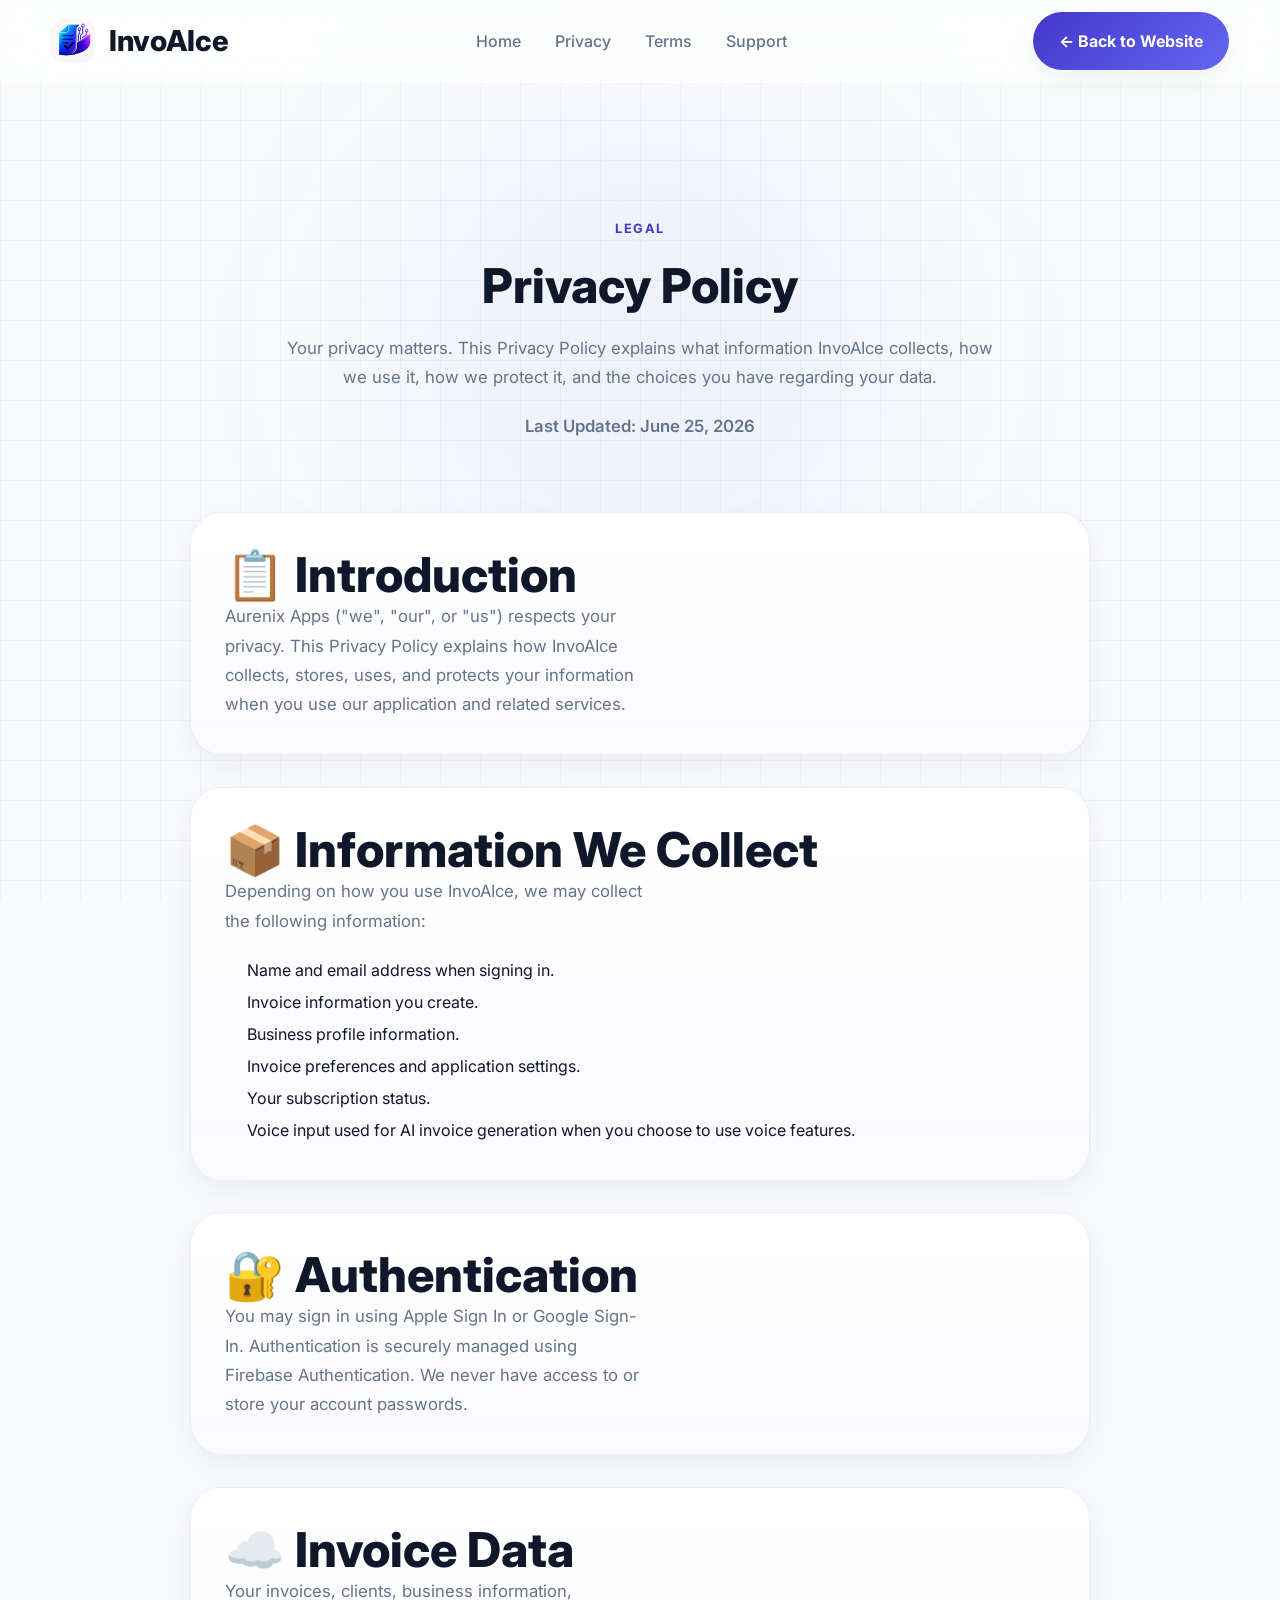
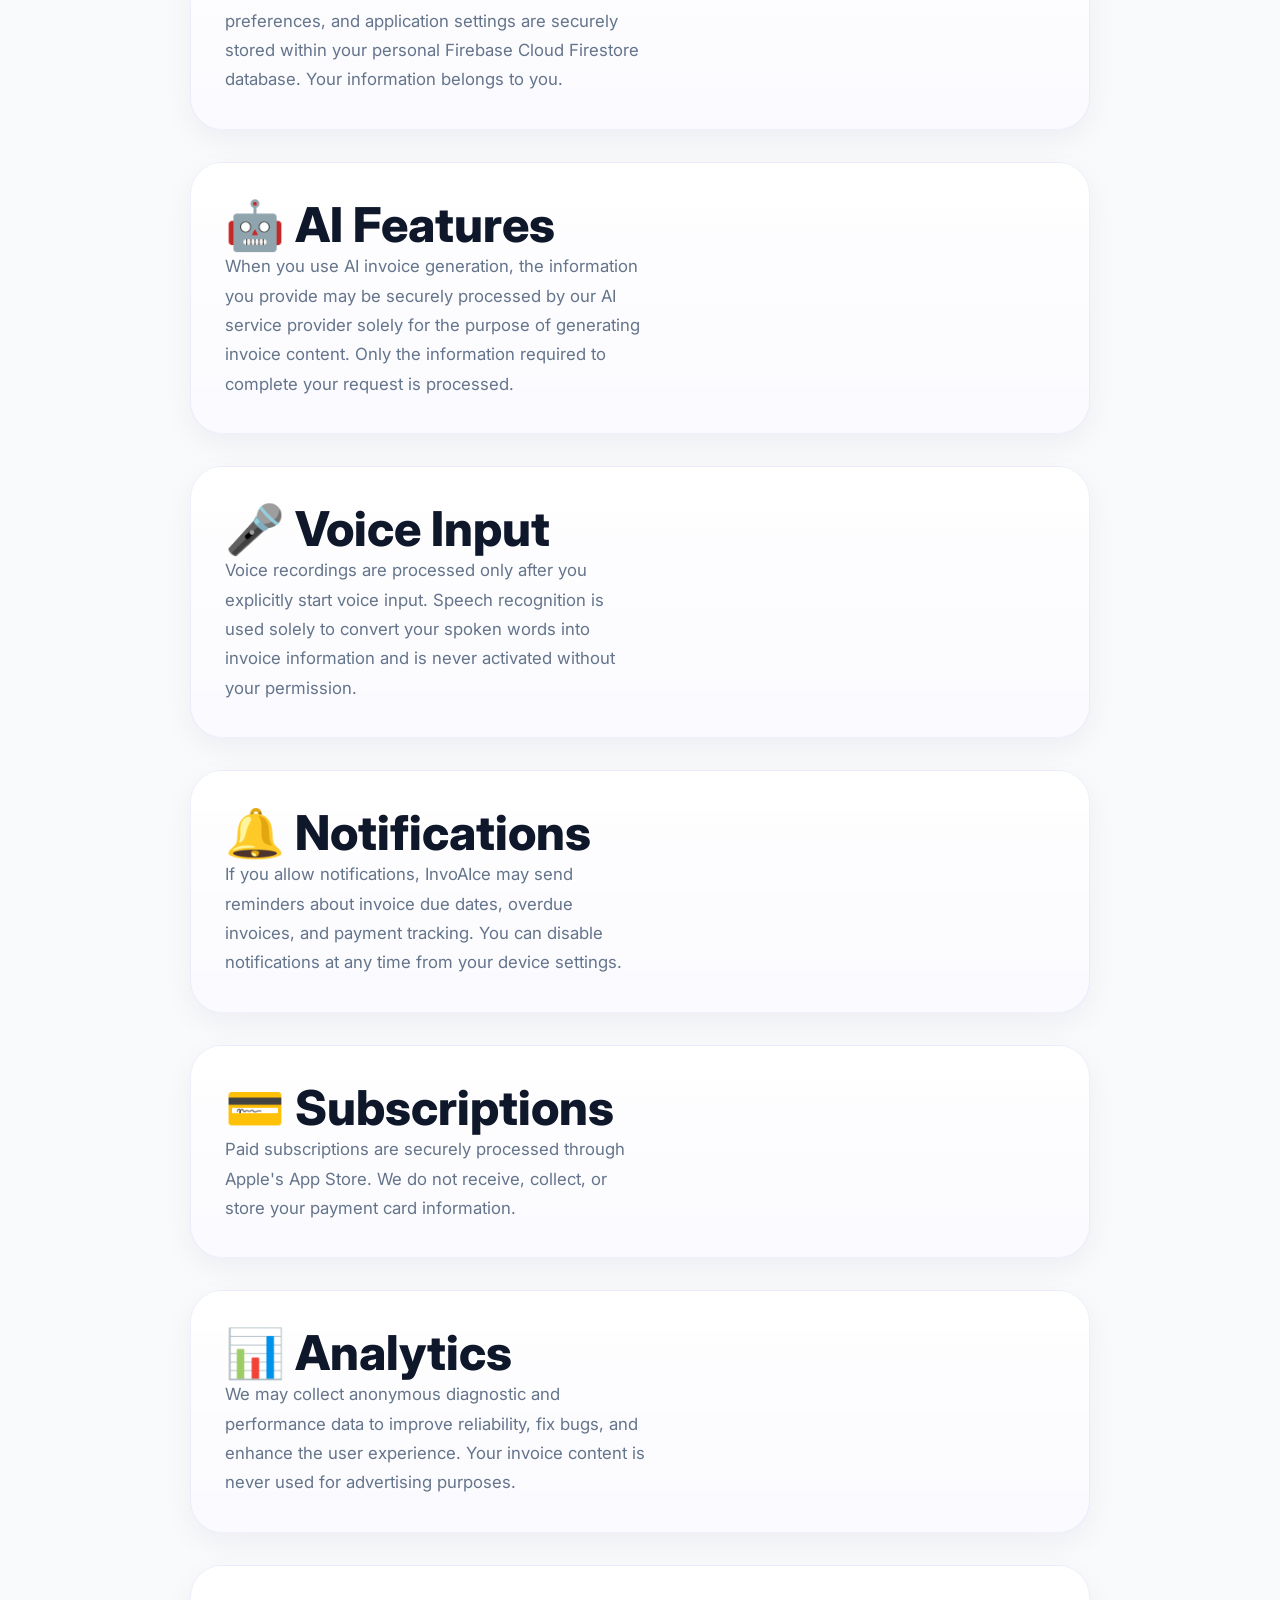
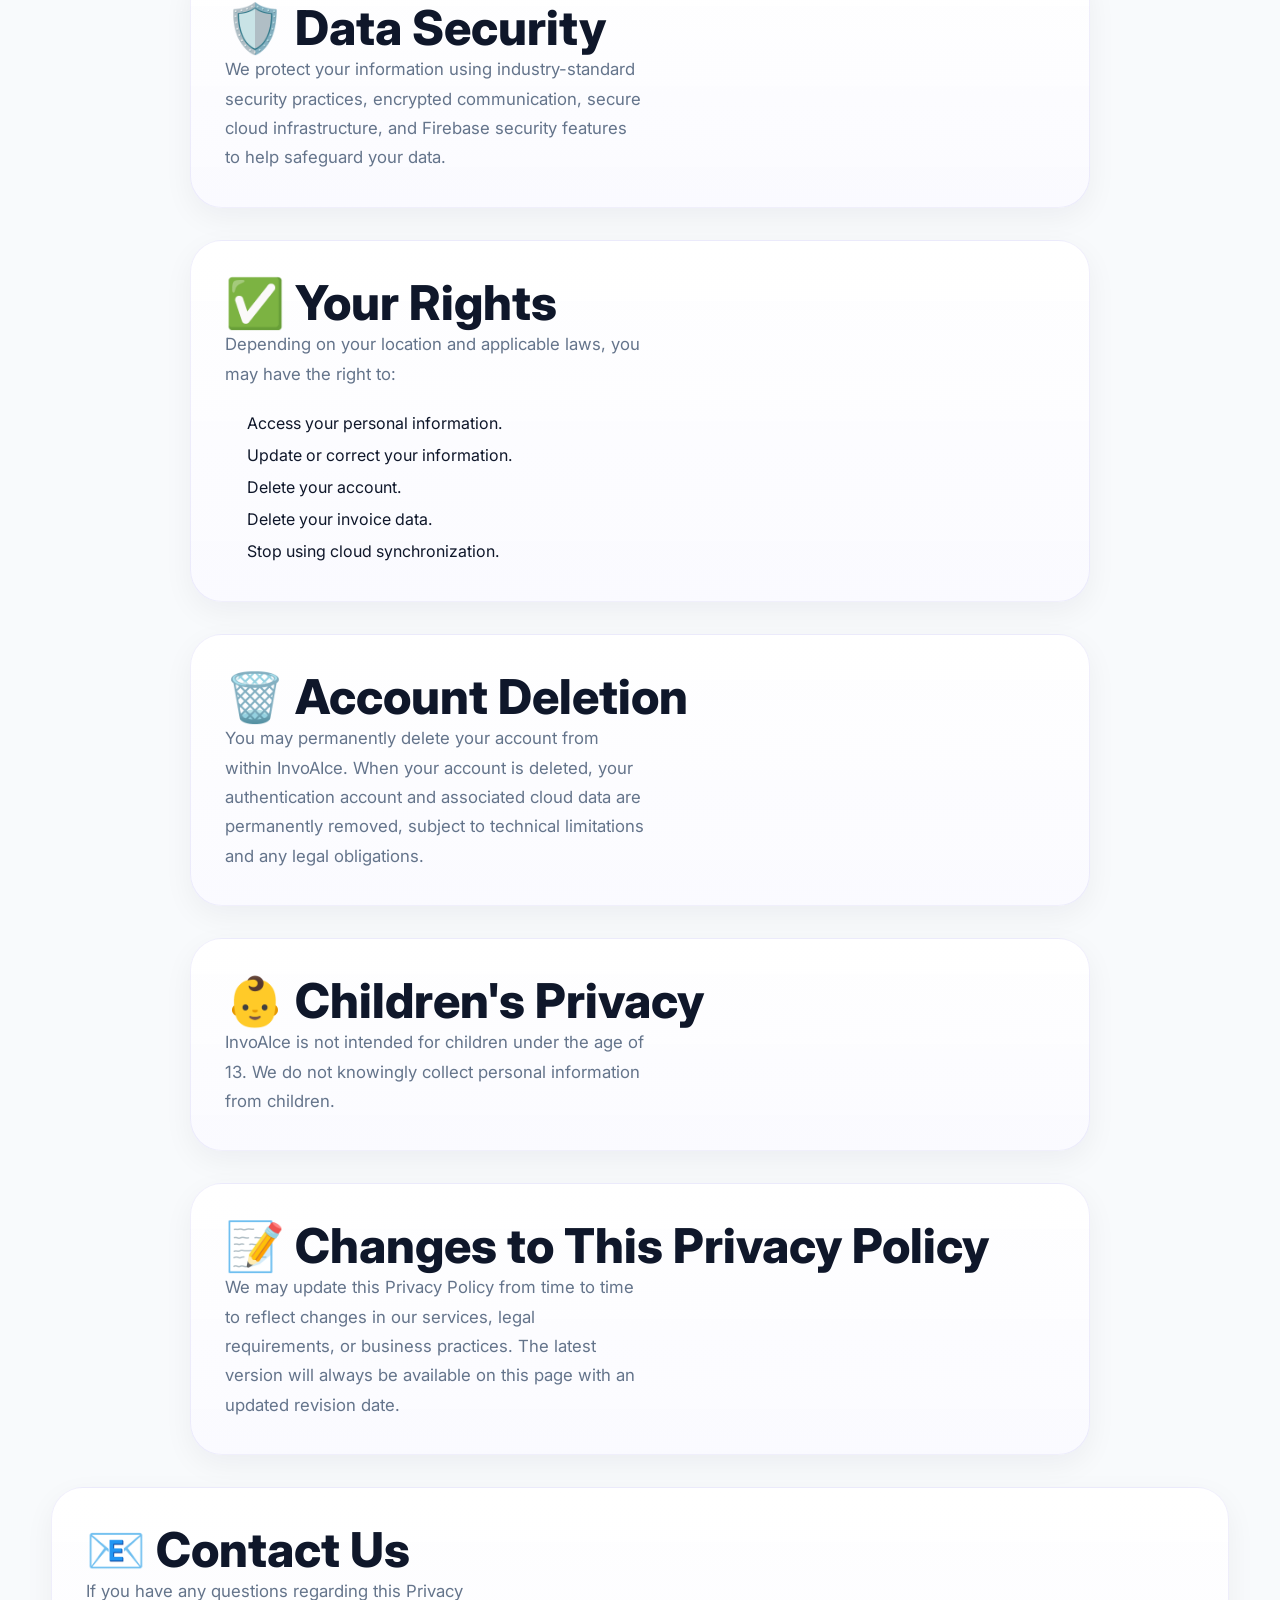
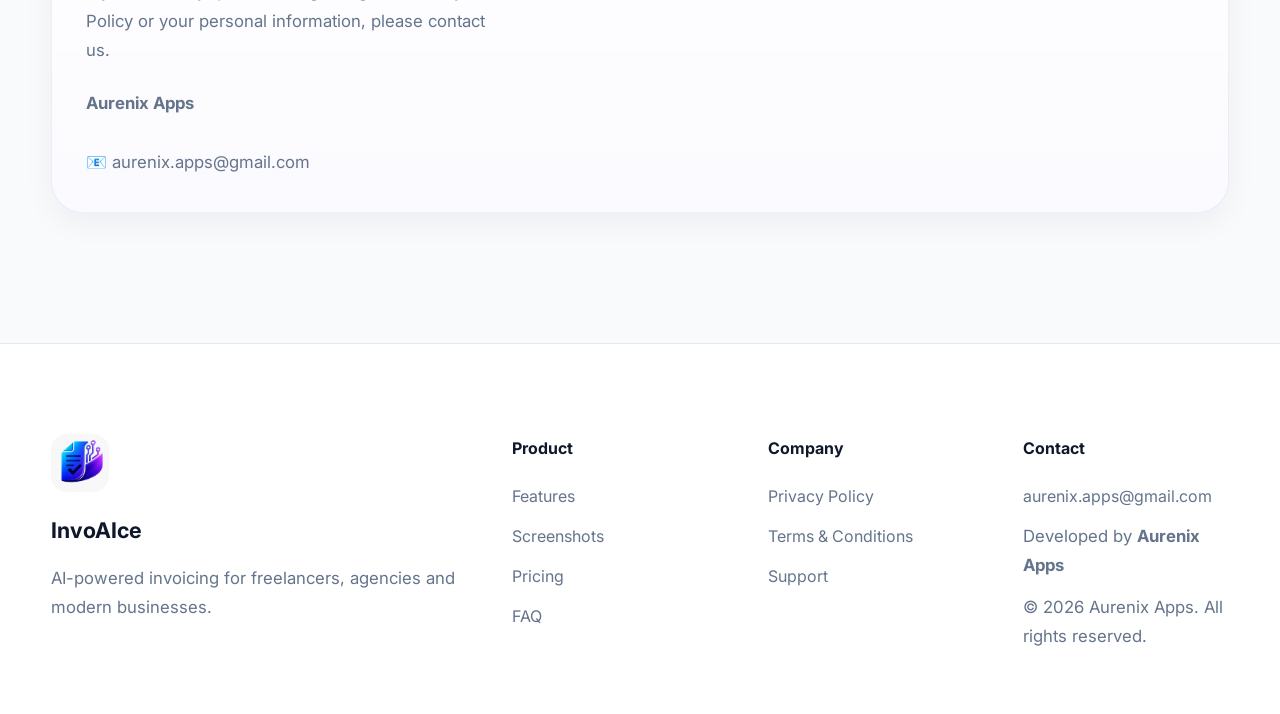
==== commit 7bfe90cd: "Update privacy.html" ====
--- a/privacy.html
+++ b/privacy.html
@@ -33,7 +33,7 @@
     </div>
 
     <nav class="navbar">
-      <div class="container nav-container">
+      <div class="container nav-wrapper">
         <a href="index.html" class="logo">
           <img src="assets/logo.png" alt="InvoAIce" />
           <span>InvoAIce</span>
@@ -41,12 +41,12 @@
 
         <div class="nav-links">
           <a href="index.html">Home</a>
-          <a href="privacy.html" class="active">Privacy</a>
+          <a href="privacy.html">Privacy</a>
           <a href="terms.html">Terms</a>
-          <a href="support.html">Support</a>
-        </div>
-
-        <a href="index.html" class="nav-button"> Back to Website </a>
+          <a href="support.html" class="active">Support</a>
+        </div>
+
+        <a href="index.html" class="download-btn"> ← Back to Website </a>
       </div>
     </nav>
 
@@ -350,4 +350,3 @@
     <script src="js/script.js"></script>
   </body>
 </html>
-
--- a/css/style.css
+++ b/css/style.css
@@ -1,11 +1,11 @@
-/* ==========================================================
-   InvoAIce Website
-========================================================== */
+/*====================================================
+InvoAIce Website
+====================================================*/
 
 :root {
-  --primary: #2563eb;
-  --primary-dark: #1d4ed8;
-  --secondary: #3b82f6;
+  --primary: #4338ca;
+  --primary-light: #6366f1;
+  --primary-dark: #3730a3;
 
   --background: #f8fafc;
   --surface: #ffffff;
@@ -15,14 +15,18 @@
 
   --border: #e2e8f0;
 
-  --success: #10b981;
-
-  --shadow-sm: 0 10px 25px rgba(15, 23, 42, 0.05);
-  --shadow-md: 0 20px 40px rgba(15, 23, 42, 0.08);
-  --shadow-lg: 0 30px 60px rgba(15, 23, 42, 0.12);
-
-  --radius: 20px;
-}
+  --radius: 28px;
+
+  --shadow-sm: 0 10px 30px rgba(15, 23, 42, 0.05);
+
+  --shadow-md: 0 25px 60px rgba(15, 23, 42, 0.08);
+
+  --shadow-lg: 0 40px 90px rgba(15, 23, 42, 0.14);
+}
+
+/*=========================
+Reset
+=========================*/
 
 * {
   margin: 0;
@@ -41,7 +45,7 @@
 
   color: var(--text);
 
-  line-height: 1.7;
+  line-height: 1.75;
 
   overflow-x: hidden;
 }
@@ -62,47 +66,62 @@
   list-style: none;
 }
 
+/*=========================
+Container
+=========================*/
+
 .container {
   width: min(1180px, 92%);
+
   margin: auto;
 }
 
-/* ==========================================================
-Background
-========================================================== */
+/*=========================
+Animated Background
+=========================*/
 
 .background {
   position: fixed;
+
   inset: 0;
+
   overflow: hidden;
+
   z-index: -2;
 }
 
 .gradient {
   position: absolute;
+
   width: 700px;
   height: 700px;
+
   border-radius: 50%;
+
   filter: blur(140px);
-  opacity: 0.35;
-}
-
-.one {
-  top: -200px;
-  left: -150px;
-
-  background: #60a5fa;
-}
-
-.two {
-  bottom: -250px;
-  right: -150px;
-
-  background: #93c5fd;
+
+  opacity: 0.32;
+}
+
+.gradient-1 {
+  top: -220px;
+
+  left: -180px;
+
+  background: #6366f1;
+}
+
+.gradient-2 {
+  right: -180px;
+
+  bottom: -220px;
+
+  background: #4338ca;
 }
 
 .grid-overlay {
   position: absolute;
+
   inset: 0;
 
   background-image:
@@ -112,24 +131,90 @@
   background-size: 40px 40px;
 }
 
-/* ==========================================================
+/*=========================
+Typography
+=========================*/
+
+h1 {
+  font-size: 4.5rem;
+
+  font-weight: 900;
+
+  line-height: 1.05;
+
+  letter-spacing: -2px;
+}
+
+h2 {
+  font-size: 3rem;
+
+  font-weight: 800;
+
+  line-height: 1.15;
+}
+
+h3 {
+  font-size: 1.35rem;
+
+  font-weight: 700;
+}
+
+p {
+  color: var(--text-light);
+
+  font-size: 1.05rem;
+}
+
+.section-header {
+  text-align: center;
+
+  margin-bottom: 70px;
+}
+
+.section-header span {
+  display: inline-block;
+
+  font-size: 0.8rem;
+
+  font-weight: 700;
+
+  letter-spacing: 1.5px;
+
+  text-transform: uppercase;
+
+  color: var(--primary);
+
+  margin-bottom: 18px;
+}
+
+.section-header p {
+  max-width: 720px;
+
+  margin: auto;
+
+  margin-top: 20px;
+}
+
+/*=========================
 Navigation
-========================================================== */
+=========================*/
 
 .navbar {
   position: sticky;
+
   top: 0;
+
   z-index: 1000;
 
-  backdrop-filter: blur(18px);
-
-  background: rgba(255, 255, 255, 0.72);
-
-  border-bottom: 1px solid rgba(255, 255, 255, 0.3);
-}
-
-.nav-container {
-  height: 78px;
+  backdrop-filter: blur(24px);
+
+  background: rgba(255, 255, 255, 0.7);
+
+  border-bottom: 1px solid rgba(255, 255, 255, 0.4);
+}
+
+.nav-wrapper {
+  height: 82px;
 
   display: flex;
 
@@ -144,63 +229,68 @@
   align-items: center;
 
   gap: 14px;
-
-  font-size: 1.25rem;
-
-  font-weight: 700;
 }
 
 .logo img {
   width: 44px;
+
   height: 44px;
-  border-radius: 12px;
+
+  border-radius: 14px;
+}
+
+.logo span {
+  font-size: 1.8rem;
+  font-weight: 800;
+  line-height: 1;
 }
 
 .nav-links {
   display: flex;
+
   gap: 34px;
 }
 
 .nav-links a {
+  font-weight: 500;
+
   color: var(--text-light);
 
-  font-weight: 500;
-
-  transition: 0.25s;
+  transition: 0.3s;
 }
 
 .nav-links a:hover {
   color: var(--primary);
 }
 
-.nav-button {
-  background: var(--primary);
+.download-btn {
+  padding: 15px 26px;
+
+  border-radius: 999px;
+
+  background: linear-gradient(135deg, var(--primary), var(--primary-light));
 
   color: white;
 
-  padding: 14px 26px;
-
-  border-radius: 999px;
-
-  font-weight: 600;
+  font-weight: 700;
+
+  box-shadow: var(--shadow-sm);
 
   transition: 0.3s;
-
-  box-shadow: var(--shadow-sm);
-}
-
-.nav-button:hover {
-  transform: translateY(-2px);
-
-  background: var(--primary-dark);
-}
-
-/* ==========================================================
+}
+
+.download-btn:hover {
+  transform: translateY(-3px);
+
+  box-shadow: var(--shadow-md);
+}
+
+/*=========================
 Hero
-========================================================== */
+=========================*/
 
 .hero {
-  padding: 110px 0;
+  padding: 120px 0;
 }
 
 .hero-grid {
@@ -210,56 +300,44 @@
 
   align-items: center;
 
-  gap: 80px;
-}
-
-.hero-badge {
+  gap: 90px;
+}
+
+.hero-chip {
   display: inline-flex;
-
-  gap: 8px;
-
+  align-items: center;
+  gap: 10px;
   padding: 10px 18px;
-
   background: white;
-
   border: 1px solid var(--border);
-
   border-radius: 999px;
-
+  font-size: 0.9rem;
+  font-weight: 700;
   color: var(--primary);
-
-  font-weight: 600;
-
-  margin-bottom: 26px;
-
+  margin-bottom: 28px;
   box-shadow: var(--shadow-sm);
 }
 
-.hero h1 {
-  font-size: 4rem;
-
-  line-height: 1.05;
-
-  font-weight: 800;
-
-  margin-bottom: 28px;
-}
-
 .hero h1 span {
-  color: var(--primary);
+  background: linear-gradient(135deg, var(--primary), var(--primary-light));
+  background-clip: text;
+  -webkit-background-clip: text;
+
+  color: transparent;
+  -webkit-text-fill-color: transparent;
 }
 
 .hero p {
   font-size: 1.15rem;
 
-  color: var(--text-light);
-
-  max-width: 620px;
-
-  margin-bottom: 40px;
-}
-
-/* Buttons */
+  max-width: 600px;
+
+  margin: 30px 0 42px;
+}
+
+/*=========================
+Buttons
+=========================*/
 
 .hero-buttons {
   display: flex;
@@ -269,75 +347,77 @@
   flex-wrap: wrap;
 }
 
-.primary-btn {
-  background: var(--primary);
+.primary-button {
+  padding: 18px 34px;
+
+  border-radius: 18px;
+
+  background: linear-gradient(135deg, var(--primary), var(--primary-light));
 
   color: white;
 
+  font-weight: 700;
+
+  box-shadow: var(--shadow-md);
+
+  transition: 0.35s;
+}
+
+.primary-button:hover {
+  transform: translateY(-4px);
+}
+
+.secondary-button {
   padding: 18px 34px;
 
-  border-radius: 16px;
+  border-radius: 18px;
+
+  background: white;
+
+  border: 1px solid var(--border);
 
   font-weight: 700;
 
-  transition: 0.3s;
-
-  box-shadow: var(--shadow-md);
-}
-
-.primary-btn:hover {
-  transform: translateY(-3px);
-
-  background: var(--primary-dark);
-}
-
-.secondary-btn {
-  background: white;
-
-  color: var(--text);
-
-  padding: 18px 34px;
-
-  border-radius: 16px;
-
-  border: 1px solid var(--border);
-
-  font-weight: 600;
-
-  transition: 0.3s;
-}
-
-.secondary-btn:hover {
-  transform: translateY(-3px);
+  transition: 0.35s;
+}
+
+.secondary-button:hover {
+  transform: translateY(-4px);
 
   box-shadow: var(--shadow-sm);
 }
 
-/* Stats */
+/*=========================
+Hero Stats
+=========================*/
 
 .hero-stats {
   display: flex;
 
   gap: 55px;
 
-  margin-top: 55px;
-}
-
-.hero-stats h3 {
+  margin-top: 60px;
+}
+
+.hero-stats h2 {
+  font-size: 2rem;
+
   color: var(--primary);
 
-  font-size: 2rem;
+  margin-bottom: 8px;
 }
 
 .hero-stats span {
+  font-size: 0.95rem;
+
   color: var(--text-light);
-
-  font-size: 0.95rem;
-}
-
-/* Phone */
-
-.hero-image {
+}
+
+/*=========================
+Phone
+=========================*/
+
+.hero-phone {
   position: relative;
 
   display: flex;
@@ -348,562 +428,382 @@
 .phone-glow {
   position: absolute;
 
+  width: 450px;
+
+  height: 450px;
+
+  background: #60a5fa;
+
+  opacity: 0.25;
+
+  filter: blur(120px);
+
+  border-radius: 50%;
+}
+
+.hero-phone img {
+  width: 370px;
+
+  border-radius: 42px;
+
+  position: relative;
+
+  box-shadow: 0 45px 90px rgba(15, 23, 42, 0.18);
+
+  animation: floatPhone 6s ease-in-out infinite;
+}
+
+@keyframes floatPhone {
+  0% {
+    transform: translateY(0);
+  }
+
+  50% {
+    transform: translateY(-14px);
+  }
+
+  100% {
+    transform: translateY(0);
+  }
+}
+
+/*====================================================
+FEATURES (BENTO GRID)
+====================================================*/
+
+.features {
+  padding: 130px 0;
+}
+
+.bento-grid {
+  display: grid;
+
+  grid-template-columns: repeat(3, 1fr);
+
+  grid-auto-rows: 290px;
+
+  gap: 28px;
+}
+
+.feature-card {
+  position: relative;
+
+  overflow: hidden;
+
+  background: linear-gradient(
+    180deg,
+    rgba(255, 255, 255, 0.95),
+    rgba(250, 250, 255, 0.96)
+  );
+
+  border: 1px solid rgba(67, 56, 202, 0.08);
+
+  border-radius: 32px;
+
+  padding: 34px;
+
+  box-shadow: var(--shadow-sm);
+
+  transition: 0.35s;
+
+  display: flex;
+
+  flex-direction: column;
+
+  justify-content: space-between;
+}
+
+/* .feature-card:hover {
+  transform: translateY(-10px);
+
+  box-shadow: var(--shadow-lg);
+
+  border-color: rgba(99, 102, 241, 0.25);
+} */
+
+.feature-card:hover {
+  transform: translateY(-8px) scale(1.02);
+  border-color: rgba(99, 102, 241, 0.3);
+  box-shadow: 0 30px 70px rgba(15, 23, 42, 0.12);
+}
+
+.feature-card::after {
+  content: "";
+
+  position: absolute;
+
+  top: 0;
+
+  left: 0;
+
+  right: 0;
+
+  height: 4px;
+
+  background: linear-gradient(90deg, var(--primary), var(--primary-light));
+
+  transform: scaleX(0);
+
+  transition: 0.35s;
+}
+
+.feature-card:hover::after {
+  transform: scaleX(1);
+}
+
+.feature-large {
+  grid-column: span 2;
+}
+
+.feature-badge {
+  display: inline-flex;
+
+  align-items: center;
+
+  gap: 8px;
+
+  padding: 8px 16px;
+
+  background: rgba(67, 56, 202, 0.08);
+
+  color: var(--primary);
+
+  border-radius: 999px;
+
+  font-size: 0.82rem;
+
+  font-weight: 700;
+
+  width: max-content;
+
+  margin-bottom: 18px;
+}
+
+.feature-card h3 {
+  font-size: 1.8rem;
+
+  margin-bottom: 16px;
+
+  line-height: 1.2;
+}
+
+.feature-card p {
+  max-width: 420px;
+}
+
+.feature-card.feature-large img {
+  position: absolute;
+  right: 0px;
+  top: 50%;
+  transform: translateY(-50%);
+  width: 260px;
+  height: auto;
+  object-fit: contain;
+
+  filter: drop-shadow(0 20px 35px rgba(15, 23, 42, 0.16));
+}
+
+.feature-card.feature-large:hover img {
+  transform: translateY(calc(-50% - 8px));
+}
+
+.feature-card:hover img {
+  transform: translateY(-8px);
+}
+
+.feature-text {
+  position: relative;
+
+  z-index: 2;
+
+  max-width: 58%;
+}
+
+/*====================================================
+SCREENSHOTS
+====================================================*/
+
+.screenshots {
+  padding: 140px 0;
+
+  background: linear-gradient(180deg, transparent, rgba(255, 255, 255, 0.55));
+}
+
+.screenshots-grid {
+  display: flex;
+
+  justify-content: center;
+
+  gap: 36px;
+
+  flex-wrap: wrap;
+}
+
+.phone-card {
+  background: transparent;
+
+  padding: 14px;
+
+  border-radius: 34px;
+
+  box-shadow: var(--shadow-md);
+
+  transition: 0.35s;
+  overflow: hidden;
+}
+
+.phone-card img {
+  width: 220px;
+
+  border-radius: 24px;
+
+  display: block;
+}
+
+.phone-card:hover {
+  transform: translateY(-16px) scale(1.03);
+
+  box-shadow: var(--shadow-lg);
+}
+
+/*====================================================
+WORKFLOW
+====================================================*/
+
+.workflow {
+  padding: 130px 0;
+}
+
+.workflow-grid {
+  display: grid;
+
+  grid-template-columns: repeat(3, 1fr);
+
+  gap: 30px;
+}
+
+.workflow-card {
+  background: white;
+
+  padding: 42px;
+
+  border-radius: 30px;
+
+  text-align: center;
+
+  border: 1px solid var(--border);
+
+  box-shadow: var(--shadow-sm);
+
+  transition: 0.35s;
+}
+
+.workflow-card:hover {
+  transform: translateY(-10px);
+
+  box-shadow: var(--shadow-lg);
+}
+
+.step {
+  width: 82px;
+
+  height: 82px;
+
+  margin: auto;
+
+  margin-bottom: 28px;
+
+  border-radius: 50%;
+
+  display: flex;
+
+  align-items: center;
+
+  justify-content: center;
+
+  font-size: 1.35rem;
+
+  font-weight: 800;
+
+  color: white;
+
+  background: linear-gradient(135deg, var(--primary), var(--primary-light));
+
+  box-shadow: 0 18px 40px rgba(67, 56, 202, 0.28);
+}
+
+.workflow-card h3 {
+  margin-bottom: 16px;
+
+  font-size: 1.45rem;
+}
+
+/*====================================================
+COMMON HOVER EFFECTS
+====================================================*/
+
+.phone-card,
+.feature-card,
+.workflow-card {
+  will-change: transform;
+}
+
+/*====================================================
+SECTION SPACING
+====================================================*/
+
+.features,
+.screenshots,
+.workflow {
+  position: relative;
+}
+
+.features::before {
+  content: "";
+
+  position: absolute;
+
+  top: 60px;
+
+  left: 50%;
+
+  transform: translateX(-50%);
+
   width: 420px;
 
   height: 420px;
 
-  background: #60a5fa;
-
-  filter: blur(100px);
-
-  opacity: 0.28;
+  background: rgba(99, 102, 241, 0.08);
+
+  filter: blur(130px);
 
   border-radius: 50%;
-}
-
-.hero-image img {
-  width: 360px;
-
-  position: relative;
-
-  border-radius: 38px;
-
-  box-shadow: 0 45px 80px rgba(15, 23, 42, 0.18);
-
-  transition: 0.35s;
-}
-
-.hero-image img:hover {
-  transform: translateY(-10px);
-}
-
-/* ==========================================================
-Trusted
-========================================================== */
-
-.trusted {
-  padding: 80px 0 120px;
-}
-
-.trusted-title {
-  text-align: center;
-
-  color: var(--text-light);
-
-  font-size: 1.1rem;
-
-  margin-bottom: 50px;
-}
-
-.trusted-grid {
+
+  z-index: -1;
+}
+
+/*====================================================
+FAQ
+====================================================*/
+
+.faq {
+  padding: 130px 0;
+}
+
+.faq-list {
   display: grid;
 
-  grid-template-columns: repeat(4, 1fr);
+  grid-template-columns: repeat(2, 1fr);
 
   gap: 28px;
 }
 
-.trusted-card {
+.faq-item {
   background: white;
 
-  border-radius: 24px;
-
-  padding: 35px;
-
-  border: 1px solid var(--border);
-
-  box-shadow: var(--shadow-sm);
-
-  transition: 0.35s;
-}
-
-.trusted-card:hover {
-  transform: translateY(-10px);
-
-  box-shadow: var(--shadow-lg);
-}
-
-.trusted-card .icon {
-  width: 64px;
-
-  height: 64px;
-
-  display: flex;
-
-  align-items: center;
-
-  justify-content: center;
-
-  border-radius: 18px;
-
-  background: #eff6ff;
-
-  font-size: 28px;
-
-  margin-bottom: 24px;
-}
-
-.trusted-card h3 {
-  margin-bottom: 12px;
-
-  font-size: 1.25rem;
-}
-
-.trusted-card p {
-  color: var(--text-light);
-}
-
-/* ==========================================================
-Section Header
-========================================================== */
-
-.section-header {
-  text-align: center;
-
-  margin-bottom: 70px;
-}
-
-.section-tag {
-  display: inline-block;
-
-  color: var(--primary);
-
-  font-size: 0.85rem;
-
-  font-weight: 700;
-
-  letter-spacing: 1px;
-
-  margin-bottom: 16px;
-}
-
-.section-header h2 {
-  font-size: 3rem;
-
-  margin-bottom: 18px;
-}
-
-.section-header p {
-  max-width: 700px;
-
-  margin: auto;
-
-  color: var(--text-light);
-
-  font-size: 1.05rem;
-}
-
-/* ==========================================================
-Features
-========================================================== */
-
-.features {
-  padding: 120px 0;
-}
-
-.feature-grid {
-  display: grid;
-
-  grid-template-columns: repeat(4, 1fr);
-
-  gap: 28px;
-}
-
-.feature-card {
-  background: white;
-
   padding: 34px;
 
-  border-radius: 24px;
-
-  border: 1px solid var(--border);
-
-  box-shadow: var(--shadow-sm);
-
-  transition: 0.35s;
-
-  position: relative;
-
-  overflow: hidden;
-}
-
-.feature-card::before {
-  content: "";
-
-  position: absolute;
-
-  top: 0;
-
-  left: 0;
-
-  width: 100%;
-
-  height: 4px;
-
-  background: linear-gradient(90deg, var(--primary), #60a5fa);
-
-  transform: scaleX(0);
-
-  transition: 0.35s;
-}
-
-.feature-card:hover::before {
-  transform: scaleX(1);
-}
-
-.feature-card:hover {
-  transform: translateY(-10px);
-
-  box-shadow: var(--shadow-lg);
-}
-
-.feature-icon {
-  width: 70px;
-
-  height: 70px;
-
-  display: flex;
-
-  align-items: center;
-
-  justify-content: center;
-
-  background: #eff6ff;
-
-  border-radius: 18px;
-
-  font-size: 32px;
-
-  margin-bottom: 24px;
-}
-
-.feature-card h3 {
-  font-size: 1.3rem;
-
-  margin-bottom: 14px;
-}
-
-.feature-card p {
-  color: var(--text-light);
-
-  line-height: 1.7;
-}
-
-/* ==========================================================
-Screenshots
-========================================================== */
-
-.screenshots {
-  padding: 120px 0;
-
-  background: linear-gradient(to bottom, #ffffff, #f8fafc);
-}
-
-.phone-gallery {
-  display: flex;
-
-  justify-content: center;
-
-  gap: 28px;
-
-  flex-wrap: wrap;
-}
-
-.phone-gallery img {
-  width: 220px;
-
-  border-radius: 34px;
-
-  box-shadow: 0 35px 70px rgba(15, 23, 42, 0.15);
-
-  transition: 0.35s;
-}
-
-.phone-gallery img:hover {
-  transform: translateY(-14px) scale(1.03);
-}
-
-.phone-gallery img:nth-child(even) {
-  margin-top: 40px;
-}
-
-/* ==========================================================
-How It Works
-========================================================== */
-
-.how-it-works {
-  padding: 120px 0;
-}
-
-.steps {
-  display: grid;
-
-  grid-template-columns: repeat(3, 1fr);
-
-  gap: 34px;
-}
-
-.step-card {
-  background: white;
-
-  border-radius: 24px;
-
-  border: 1px solid var(--border);
-
-  padding: 45px 35px;
-
-  text-align: center;
-
-  box-shadow: var(--shadow-sm);
-
-  transition: 0.35s;
-}
-
-.step-card:hover {
-  transform: translateY(-10px);
-
-  box-shadow: var(--shadow-lg);
-}
-
-.step-number {
-  width: 80px;
-
-  height: 80px;
-
-  margin: auto;
-
-  margin-bottom: 28px;
-
-  border-radius: 50%;
-
-  display: flex;
-
-  align-items: center;
-
-  justify-content: center;
-
-  font-size: 1.4rem;
-
-  font-weight: 800;
-
-  color: white;
-
-  background: linear-gradient(135deg, var(--primary), #60a5fa);
-
-  box-shadow: 0 15px 35px rgba(37, 99, 235, 0.35);
-}
-
-.step-card h3 {
-  font-size: 1.45rem;
-
-  margin-bottom: 16px;
-}
-
-.step-card p {
-  color: var(--text-light);
-}
-
-/* ==========================================================
-Shared Hover Animation
-========================================================== */
-
-.feature-card,
-.step-card,
-.phone-gallery img,
-.trusted-card {
-  will-change: transform;
-}
-
-/* ==========================================================
-Large Tablet
-========================================================== */
-
-@media (max-width: 1100px) {
-  .feature-grid {
-    grid-template-columns: repeat(2, 1fr);
-  }
-
-  .steps {
-    grid-template-columns: 1fr;
-  }
-
-  .phone-gallery {
-    gap: 22px;
-  }
-
-  .phone-gallery img {
-    width: 190px;
-  }
-}
-
-/* ==========================================================
-Mobile
-========================================================== */
-
-@media (max-width: 768px) {
-  .features,
-  .screenshots,
-  .how-it-works {
-    padding: 80px 0;
-  }
-
-  .feature-grid {
-    grid-template-columns: 1fr;
-  }
-
-  .phone-gallery {
-    flex-direction: column;
-
-    align-items: center;
-  }
-
-  .phone-gallery img {
-    width: 260px;
-
-    margin-top: 0 !important;
-  }
-
-  .step-card {
-    padding: 36px 28px;
-  }
-
-  .section-header h2 {
-    font-size: 2.2rem;
-  }
-
-  .section-header p {
-    font-size: 1rem;
-  }
-}
-
-/* ==========================================================
-Pricing
-========================================================== */
-
-.pricing {
-  padding: 120px 0;
-
-  background: linear-gradient(to bottom, #f8fafc, #ffffff);
-}
-
-.pricing-grid {
-  display: grid;
-
-  grid-template-columns: repeat(2, 1fr);
-
-  gap: 36px;
-
-  margin-top: 60px;
-}
-
-.pricing-card {
-  background: #fff;
-
-  border: 1px solid var(--border);
-
   border-radius: 28px;
-
-  padding: 48px;
-
-  box-shadow: var(--shadow-sm);
-
-  position: relative;
-
-  transition: 0.35s;
-}
-
-.pricing-card:hover {
-  transform: translateY(-12px);
-
-  box-shadow: var(--shadow-lg);
-}
-
-.pricing-card.featured {
-  border: 2px solid var(--primary);
-
-  transform: scale(1.03);
-}
-
-.popular {
-  position: absolute;
-
-  top: -16px;
-
-  left: 50%;
-
-  transform: translateX(-50%);
-
-  background: var(--primary);
-
-  color: #fff;
-
-  padding: 8px 18px;
-
-  border-radius: 999px;
-
-  font-size: 0.75rem;
-
-  font-weight: 700;
-}
-
-.plan {
-  color: var(--primary);
-
-  font-weight: 700;
-
-  font-size: 1rem;
-}
-
-.pricing-card h3 {
-  font-size: 3rem;
-
-  margin: 20px 0;
-}
-
-.pricing-card h3 span {
-  font-size: 1rem;
-
-  color: var(--text-light);
-}
-
-.pricing-card p {
-  color: var(--text-light);
-
-  margin-bottom: 30px;
-}
-
-.pricing-card ul {
-  margin-bottom: 40px;
-}
-
-.pricing-card li {
-  padding: 10px 0;
-
-  color: var(--text);
-}
-
-/* ==========================================================
-FAQ
-========================================================== */
-
-.faq {
-  padding: 120px 0;
-}
-
-.faq-grid {
-  display: grid;
-
-  grid-template-columns: repeat(2, 1fr);
-
-  gap: 28px;
-}
-
-.faq-item {
-  background: #fff;
-
-  border-radius: 22px;
-
-  padding: 32px;
 
   border: 1px solid var(--border);
 
@@ -924,70 +824,16 @@
   font-size: 1.25rem;
 }
 
-.faq-item p {
-  color: var(--text-light);
-}
-
-/* ==========================================================
-Download CTA
-========================================================== */
-
-.download-cta {
-  padding: 120px 0;
-}
-
-.cta-card {
-  background: linear-gradient(135deg, #2563eb, #3b82f6);
-
-  color: white;
-
-  padding: 80px 60px;
-
-  border-radius: 36px;
-
-  text-align: center;
-
-  box-shadow: 0 40px 80px rgba(37, 99, 235, 0.35);
-}
-
-.cta-card h2 {
-  font-size: 3rem;
-
-  margin-bottom: 24px;
-}
-
-.cta-card p {
-  max-width: 700px;
-
-  margin: 0 auto 40px;
-
-  opacity: 0.92;
-
-  font-size: 1.1rem;
-}
-
-.cta-card .secondary-btn {
-  background: rgba(255, 255, 255, 0.15);
-
-  border: 1px solid rgba(255, 255, 255, 0.2);
-
-  color: white;
-}
-
-.cta-card .secondary-btn:hover {
-  background: rgba(255, 255, 255, 0.22);
-}
-
-/* ==========================================================
-Footer
-========================================================== */
+/*====================================================
+FOOTER
+====================================================*/
 
 footer {
-  padding: 80px 0 50px;
+  padding: 90px 0 50px;
 
   border-top: 1px solid var(--border);
 
-  background: #fff;
+  background: white;
 }
 
 .footer-grid {
@@ -1012,45 +858,39 @@
 
 footer h4 {
   margin-bottom: 20px;
+
+  font-size: 1rem;
 }
 
 footer p {
-  color: var(--text-light);
-
   margin-bottom: 12px;
 }
 
 footer a {
   display: block;
 
+  margin-bottom: 12px;
+
   color: var(--text-light);
 
-  margin-bottom: 12px;
-
-  transition: 0.25s;
+  transition: 0.3s;
 }
 
 footer a:hover {
   color: var(--primary);
 }
 
-/* ==========================================================
-Responsive
-========================================================== */
-
-@media (max-width: 1000px) {
+/*====================================================
+RESPONSIVE
+====================================================*/
+
+@media (max-width: 1100px) {
   .hero-grid {
     grid-template-columns: 1fr;
 
     text-align: center;
-  }
-
-  .hero-content {
-    order: 2;
-  }
-
-  .hero-image {
-    order: 1;
+
+    gap: 70px;
   }
 
   .hero-buttons {
@@ -1061,15 +901,29 @@
     justify-content: center;
   }
 
-  .trusted-grid {
+  .highlight-grid {
     grid-template-columns: repeat(2, 1fr);
   }
 
-  .pricing-grid {
+  .bento-grid {
+    grid-template-columns: repeat(2, 1fr);
+  }
+
+  .feature-large {
+    grid-column: span 2;
+  }
+
+  .workflow-grid {
     grid-template-columns: 1fr;
   }
 
-  .faq-grid {
+  .download-card {
+    grid-template-columns: 1fr;
+
+    text-align: center;
+  }
+
+  .pricing-wrapper {
     grid-template-columns: 1fr;
   }
 
@@ -1083,50 +937,88 @@
     display: none;
   }
 
-  .nav-button {
+  .download-btn {
     display: none;
   }
 
   .hero {
-    padding: 70px 0;
-  }
-
-  .hero h1 {
-    font-size: 2.6rem;
-  }
-
-  .hero p {
-    font-size: 1rem;
-  }
-
-  .hero-image img {
-    width: 270px;
+    padding: 80px 0;
+  }
+
+  h1 {
+    font-size: 2.8rem;
+
+    letter-spacing: -1px;
+  }
+
+  h2 {
+    font-size: 2.2rem;
+  }
+
+  .hero-phone img {
+    width: 280px;
   }
 
   .hero-stats {
     flex-direction: column;
 
-    gap: 24px;
-  }
-
-  .trusted-grid {
+    gap: 25px;
+  }
+
+  .highlight-grid {
     grid-template-columns: 1fr;
   }
 
-  .pricing-card {
-    padding: 36px 28px;
-  }
-
-  .pricing-card h3 {
-    font-size: 2.4rem;
-  }
-
-  .cta-card {
-    padding: 50px 28px;
-  }
-
-  .cta-card h2 {
-    font-size: 2rem;
+  .bento-grid {
+    grid-template-columns: 1fr;
+
+    grid-auto-rows: auto;
+  }
+
+  .feature-large {
+    grid-column: span 1;
+  }
+
+  .feature-card img {
+    position: relative;
+
+    right: auto;
+
+    bottom: auto;
+
+    margin-top: 30px;
+
+    width: 200px;
+
+    align-self: center;
+  }
+
+  .feature-text {
+    max-width: 100%;
+  }
+
+  .offset {
+    margin-top: 0;
+  }
+
+  .phone-card img {
+    width: 240px;
+  }
+
+  .faq-list {
+    grid-template-columns: 1fr;
+  }
+
+  .download-card {
+    padding: 50px 30px;
+  }
+
+  .download-content h2 {
+    font-size: 2.2rem;
+  }
+
+  .download-card img {
+    width: 260px;
   }
 
   .footer-grid {
@@ -1137,6 +1029,17 @@
 
   .footer-logo {
     margin: auto auto 20px;
+  }
+
+  .hero-buttons {
+    flex-direction: column;
+  }
+
+  .primary-button,
+  .secondary-button {
+    width: 100%;
+
+    text-align: center;
   }
 }
 
@@ -1145,31 +1048,74 @@
     width: 94%;
   }
 
-  .hero h1 {
-    font-size: 2.2rem;
-  }
-
-  .section-header h2 {
-    font-size: 1.9rem;
-  }
-
-  .hero-buttons {
-    flex-direction: column;
-  }
-
-  .primary-btn,
-  .secondary-btn {
-    width: 100%;
-
-    text-align: center;
-  }
-
-  .phone-gallery img {
-    width: 220px;
-  }
-}
-
-.nav-links a.active {
+  .hero {
+    padding: 60px 0;
+  }
+
+  .feature-card {
+    padding: 28px;
+  }
+
+  .price-card {
+    padding: 34px;
+  }
+
+  .download-card {
+    border-radius: 28px;
+  }
+
+  .section-header {
+    margin-bottom: 50px;
+  }
+}
+
+/*====================================================
+SMOOTH ANIMATIONS
+====================================================*/
+
+.feature-card,
+.phone-card,
+.highlight-card,
+.workflow-card,
+.price-card,
+.faq-item {
+  will-change: transform;
+}
+
+::selection {
+  background: var(--primary);
+
+  color: white;
+}
+
+.feature-badge svg {
+  width: 18px;
+
+  height: 18px;
+
+  stroke-width: 2.3;
+}
+
+.hero-chip {
+  display: inline-flex;
+
+  align-items: center;
+
+  gap: 10px;
+}
+
+.hero-chip svg {
+  width: 18px;
+
+  height: 18px;
+}
+
+.highlight-icon svg {
+  width: 28px;
+
+  height: 28px;
+
+  stroke-width: 2.2;
+
   color: var(--primary);
-  font-weight: 700;
-}
+}
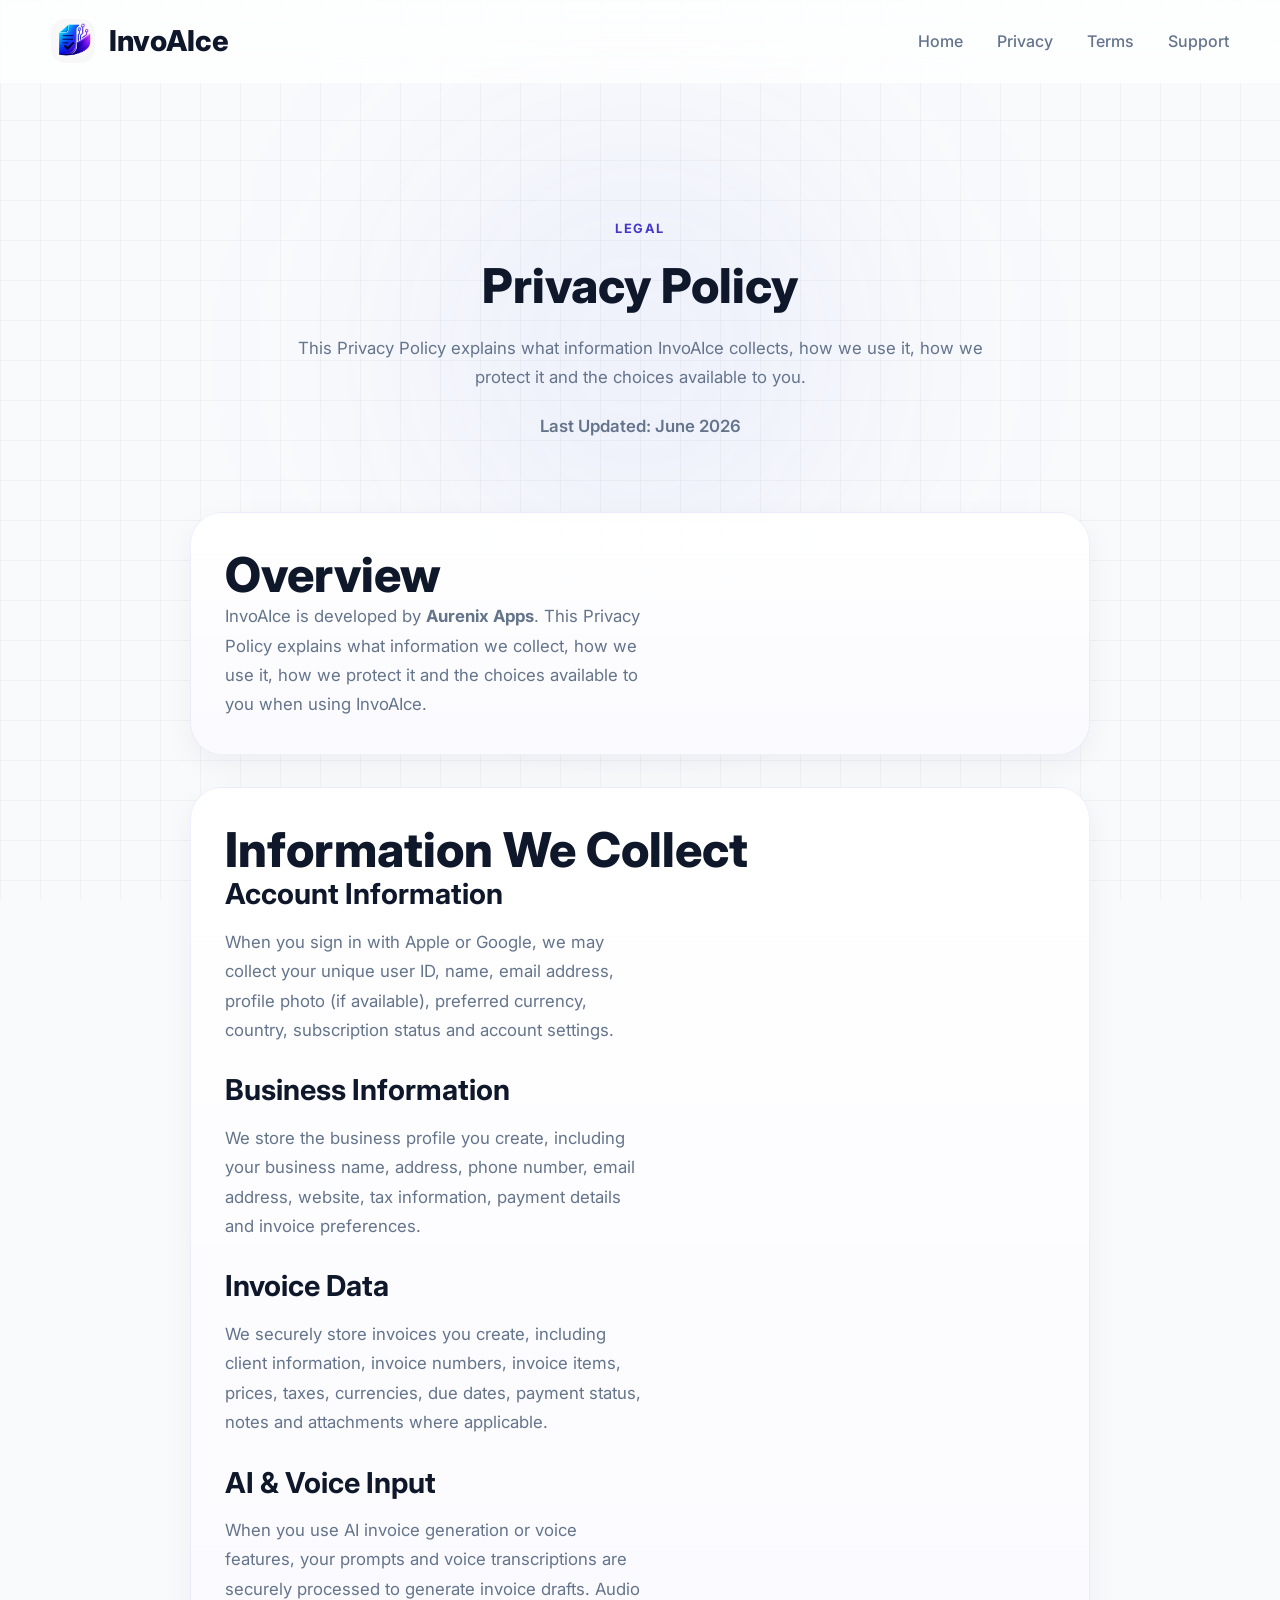
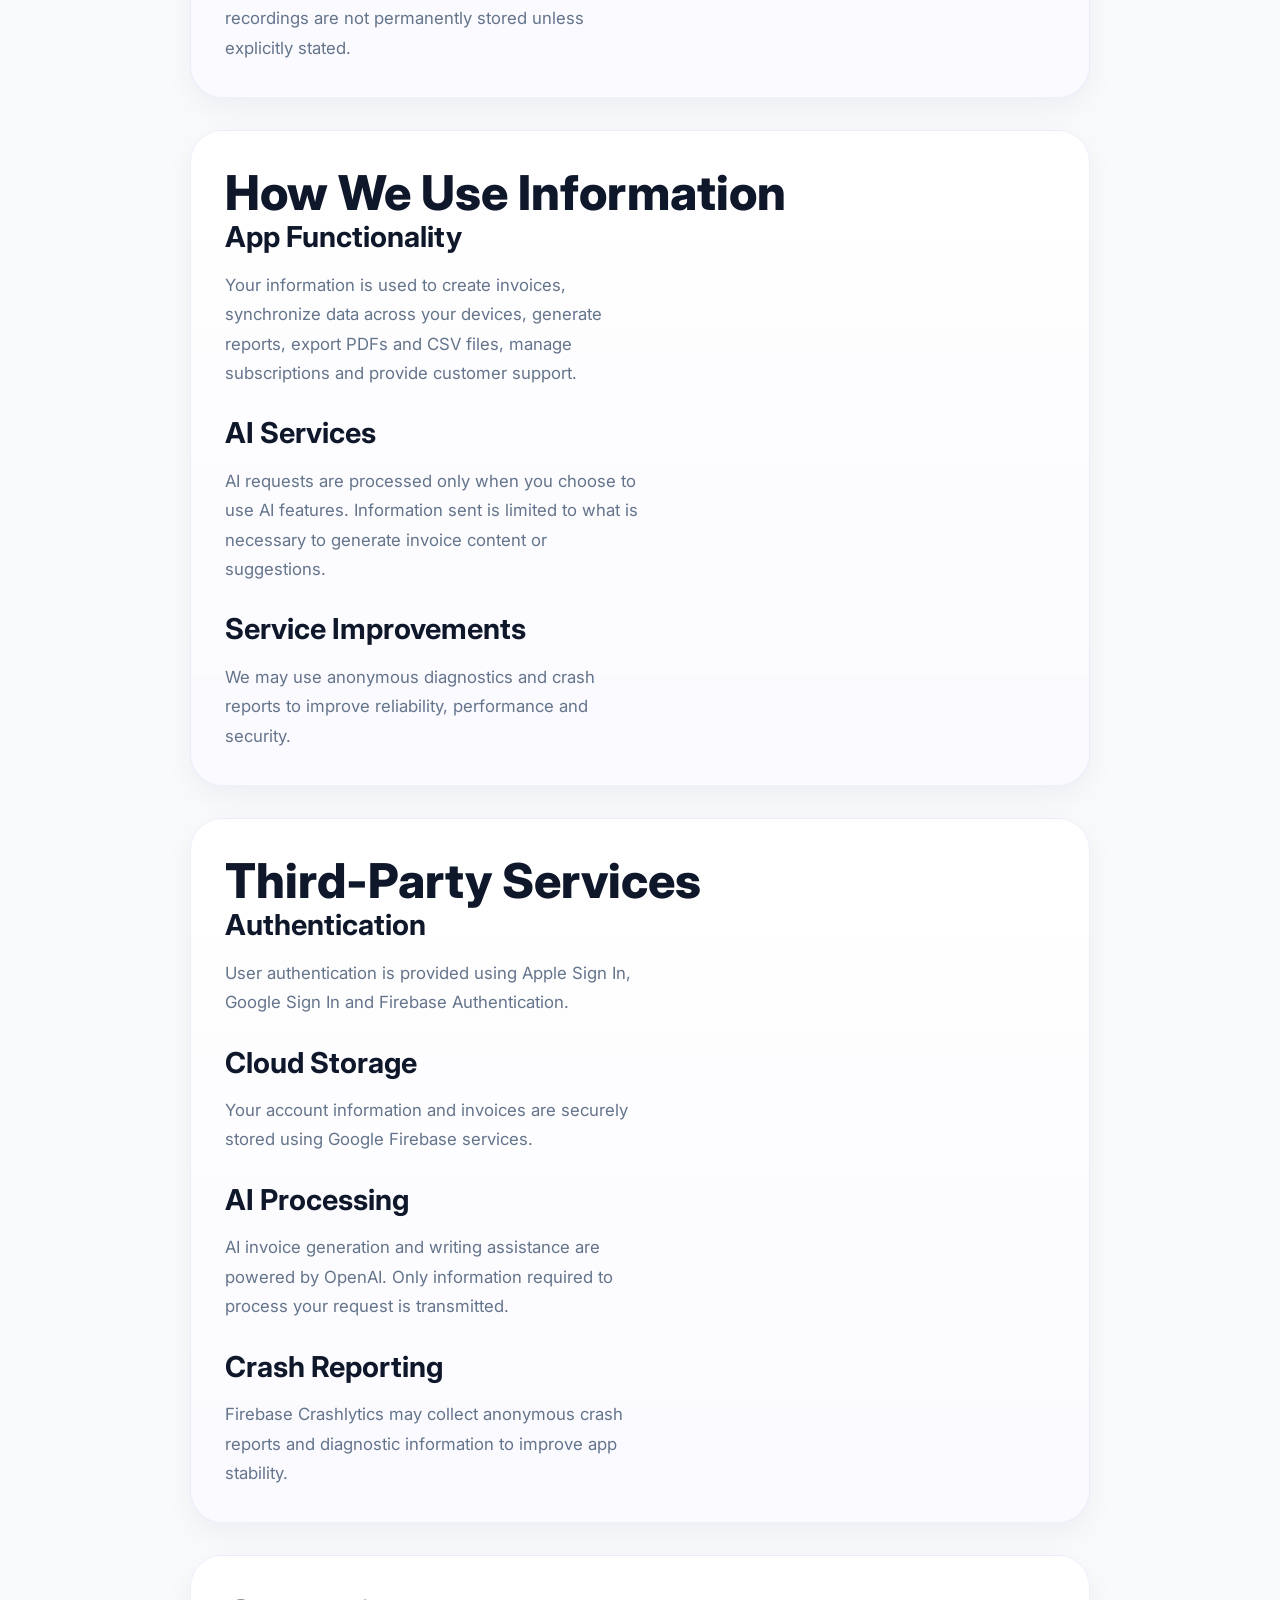
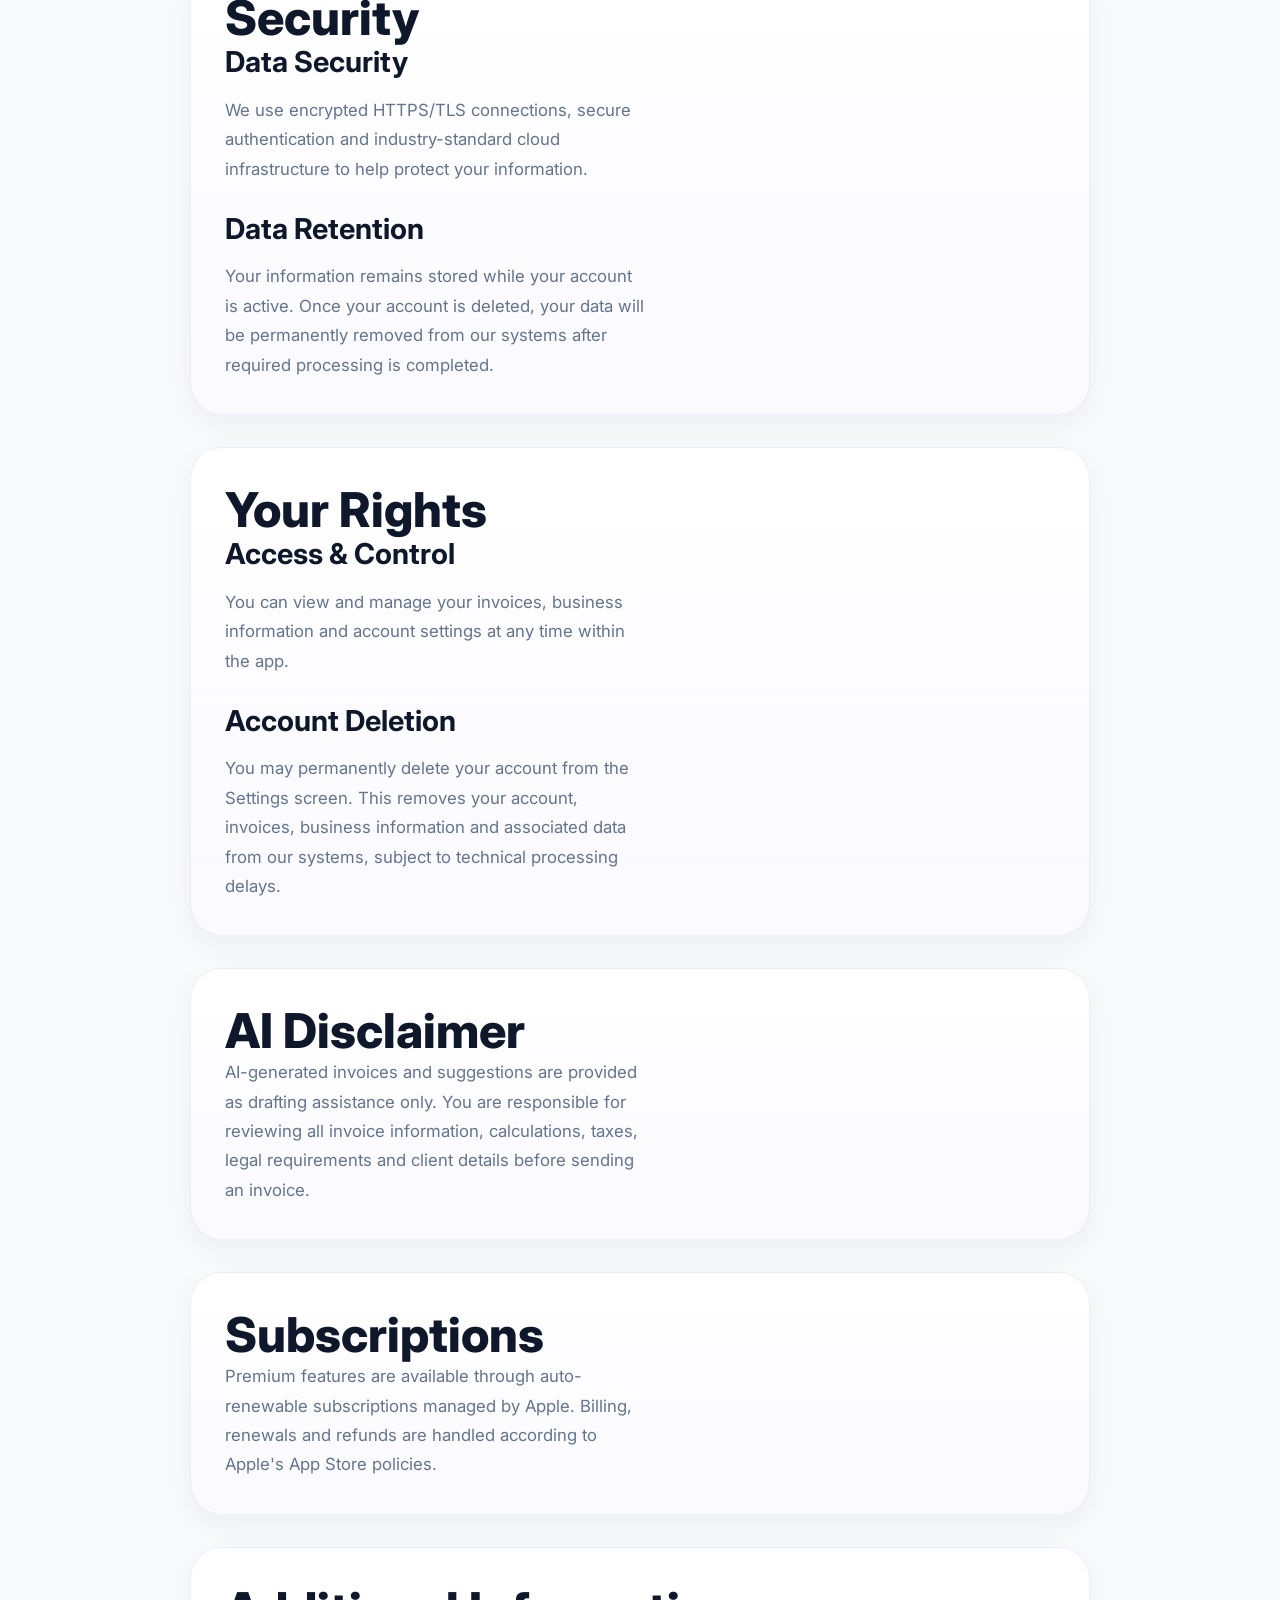
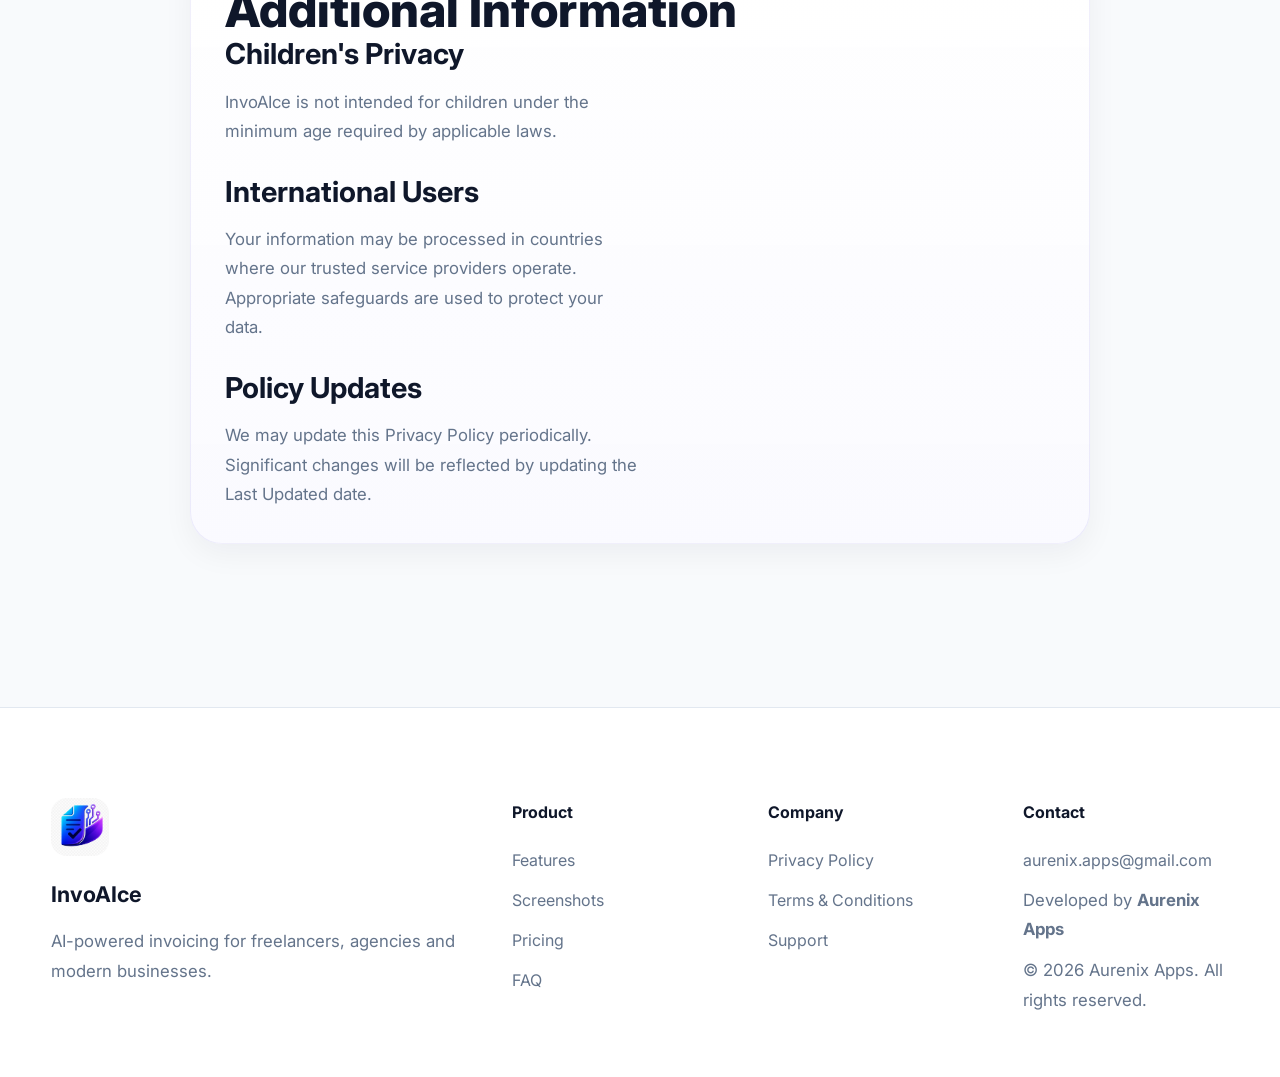
==== commit cd2339d0: "Update privacy.html" ====
--- a/privacy.html
+++ b/privacy.html
@@ -12,11 +12,9 @@
     />
 
     <link rel="stylesheet" href="css/style.css" />
-
     <link rel="icon" href="assets/logo.png" />
 
     <link rel="preconnect" href="https://fonts.googleapis.com" />
-
     <link rel="preconnect" href="https://fonts.gstatic.com" crossorigin />
 
     <link
@@ -25,7 +23,7 @@
     />
   </head>
 
-  <body>
+  <body class="legal-page">
     <div class="background">
       <div class="gradient one"></div>
       <div class="gradient two"></div>
@@ -41,253 +39,258 @@
 
         <div class="nav-links">
           <a href="index.html">Home</a>
-          <a href="privacy.html">Privacy</a>
+          <a href="privacy.html" class="active">Privacy</a>
           <a href="terms.html">Terms</a>
-          <a href="support.html" class="active">Support</a>
-        </div>
-
-        <a href="index.html" class="download-btn"> ← Back to Website </a>
+          <a href="support.html">Support</a>
+        </div>
+
+        <!-- <a href="index.html" class="download-btn">← Back to Website</a> -->
       </div>
     </nav>
 
     <section class="features">
       <div class="container">
         <div class="section-header">
-          <span class="section-tag"> LEGAL </span>
+          <span class="section-tag">LEGAL</span>
 
           <h2>Privacy Policy</h2>
 
           <p>
-            Your privacy matters. This Privacy Policy explains what information
-            InvoAIce collects, how we use it, how we protect it, and the choices
-            you have regarding your data.
+            This Privacy Policy explains what information InvoAIce collects, how
+            we use it, how we protect it and the choices available to you.
           </p>
 
           <p
             style="margin-top: 20px; color: var(--text-light); font-weight: 600"
           >
-            Last Updated: June 25, 2026
-          </p>
-        </div>
-
-        <div
-          class="feature-card"
-          style="max-width: 900px; margin: auto; margin-bottom: 32px"
-        >
-          <h2>📋 Introduction</h2>
-
-          <p>
-            Aurenix Apps ("we", "our", or "us") respects your privacy. This
-            Privacy Policy explains how InvoAIce collects, stores, uses, and
-            protects your information when you use our application and related
-            services.
-          </p>
-        </div>
-
-        <div
-          class="feature-card"
-          style="max-width: 900px; margin: auto; margin-bottom: 32px"
-        >
-          <h2>📦 Information We Collect</h2>
-
-          <p>
-            Depending on how you use InvoAIce, we may collect the following
-            information:
-          </p>
-
-          <ul style="margin-top: 18px; padding-left: 22px; line-height: 2">
-            <li>Name and email address when signing in.</li>
-            <li>Invoice information you create.</li>
-            <li>Business profile information.</li>
-            <li>Invoice preferences and application settings.</li>
-            <li>Your subscription status.</li>
-            <li>
-              Voice input used for AI invoice generation when you choose to use
-              voice features.
-            </li>
-          </ul>
-        </div>
-
-        <div
-          class="feature-card"
-          style="max-width: 900px; margin: auto; margin-bottom: 32px"
-        >
-          <h2>🔐 Authentication</h2>
-
-          <p>
-            You may sign in using Apple Sign In or Google Sign-In.
-            Authentication is securely managed using Firebase Authentication. We
-            never have access to or store your account passwords.
-          </p>
-        </div>
-
-        <div
-          class="feature-card"
-          style="max-width: 900px; margin: auto; margin-bottom: 32px"
-        >
-          <h2>☁️ Invoice Data</h2>
-
-          <p>
-            Your invoices, clients, business information, preferences, and
-            application settings are securely stored within your personal
-            Firebase Cloud Firestore database. Your information belongs to you.
-          </p>
-        </div>
-
-        <div
-          class="feature-card"
-          style="max-width: 900px; margin: auto; margin-bottom: 32px"
-        >
-          <h2>🤖 AI Features</h2>
-
-          <p>
-            When you use AI invoice generation, the information you provide may
-            be securely processed by our AI service provider solely for the
-            purpose of generating invoice content. Only the information required
-            to complete your request is processed.
-          </p>
-        </div>
-
-        <div
-          class="feature-card"
-          style="max-width: 900px; margin: auto; margin-bottom: 32px"
-        >
-          <h2>🎤 Voice Input</h2>
-
-          <p>
-            Voice recordings are processed only after you explicitly start voice
-            input. Speech recognition is used solely to convert your spoken
-            words into invoice information and is never activated without your
-            permission.
-          </p>
-        </div>
-
-        <div
-          class="feature-card"
-          style="max-width: 900px; margin: auto; margin-bottom: 32px"
-        >
-          <h2>🔔 Notifications</h2>
-
-          <p>
-            If you allow notifications, InvoAIce may send reminders about
-            invoice due dates, overdue invoices, and payment tracking. You can
-            disable notifications at any time from your device settings.
-          </p>
-        </div>
-
-        <div
-          class="feature-card"
-          style="max-width: 900px; margin: auto; margin-bottom: 32px"
-        >
-          <h2>💳 Subscriptions</h2>
-
-          <p>
-            Paid subscriptions are securely processed through Apple's App Store.
-            We do not receive, collect, or store your payment card information.
-          </p>
-        </div>
-
-        <div
-          class="feature-card"
-          style="max-width: 900px; margin: auto; margin-bottom: 32px"
-        >
-          <h2>📊 Analytics</h2>
-
-          <p>
-            We may collect anonymous diagnostic and performance data to improve
-            reliability, fix bugs, and enhance the user experience. Your invoice
-            content is never used for advertising purposes.
-          </p>
-        </div>
-
-        <div
-          class="feature-card"
-          style="max-width: 900px; margin: auto; margin-bottom: 32px"
-        >
-          <h2>🛡️ Data Security</h2>
-
-          <p>
-            We protect your information using industry-standard security
-            practices, encrypted communication, secure cloud infrastructure, and
-            Firebase security features to help safeguard your data.
-          </p>
-        </div>
-
-        <div
-          class="feature-card"
-          style="max-width: 900px; margin: auto; margin-bottom: 32px"
-        >
-          <h2>✅ Your Rights</h2>
-
-          <p>
-            Depending on your location and applicable laws, you may have the
-            right to:
-          </p>
-
-          <ul style="margin-top: 18px; padding-left: 22px; line-height: 2">
-            <li>Access your personal information.</li>
-            <li>Update or correct your information.</li>
-            <li>Delete your account.</li>
-            <li>Delete your invoice data.</li>
-            <li>Stop using cloud synchronization.</li>
-          </ul>
-        </div>
-
-        <div
-          class="feature-card"
-          style="max-width: 900px; margin: auto; margin-bottom: 32px"
-        >
-          <h2>🗑️ Account Deletion</h2>
-
-          <p>
-            You may permanently delete your account from within InvoAIce. When
-            your account is deleted, your authentication account and associated
-            cloud data are permanently removed, subject to technical limitations
-            and any legal obligations.
-          </p>
-        </div>
-
-        <div
-          class="feature-card"
-          style="max-width: 900px; margin: auto; margin-bottom: 32px"
-        >
-          <h2>👶 Children's Privacy</h2>
-
-          <p>
-            InvoAIce is not intended for children under the age of 13. We do not
-            knowingly collect personal information from children.
-          </p>
-        </div>
-
-        <div
-          class="feature-card"
-          style="max-width: 900px; margin: auto; margin-bottom: 32px"
-        >
-          <h2>📝 Changes to This Privacy Policy</h2>
-
-          <p>
-            We may update this Privacy Policy from time to time to reflect
-            changes in our services, legal requirements, or business practices.
-            The latest version will always be available on this page with an
-            updated revision date.
-          </p>
-        </div>
-
-        <div class="feature-card legal-card">
-          <h2>📧 Contact Us</h2>
-
-          <p>
-            If you have any questions regarding this Privacy Policy or your
-            personal information, please contact us.
-          </p>
-
-          <p style="margin-top: 24px">
-            <strong>Aurenix Apps</strong>
-
-            <br /><br />
-
-            📧
-            <a href="mailto:aurenix.apps@gmail.com"> aurenix.apps@gmail.com </a>
+            Last Updated: June 2026
+          </p>
+        </div>
+
+        <div
+          class="feature-card"
+          style="max-width: 900px; margin: auto; margin-bottom: 32px"
+        >
+          <h2>Overview</h2>
+
+          <p>
+            InvoAIce is developed by <strong>Aurenix Apps</strong>. This Privacy
+            Policy explains what information we collect, how we use it, how we
+            protect it and the choices available to you when using InvoAIce.
+          </p>
+        </div>
+
+        <div
+          class="feature-card"
+          style="max-width: 900px; margin: auto; margin-bottom: 32px"
+        >
+          <h2>Information We Collect</h2>
+
+          <h3>Account Information</h3>
+          <p>
+            When you sign in with Apple or Google, we may collect your unique
+            user ID, name, email address, profile photo (if available),
+            preferred currency, country, subscription status and account
+            settings.
+          </p>
+
+          <br />
+
+          <h3>Business Information</h3>
+          <p>
+            We store the business profile you create, including your business
+            name, address, phone number, email address, website, tax
+            information, payment details and invoice preferences.
+          </p>
+
+          <br />
+
+          <h3>Invoice Data</h3>
+          <p>
+            We securely store invoices you create, including client information,
+            invoice numbers, invoice items, prices, taxes, currencies, due
+            dates, payment status, notes and attachments where applicable.
+          </p>
+
+          <br />
+
+          <h3>AI & Voice Input</h3>
+          <p>
+            When you use AI invoice generation or voice features, your prompts
+            and voice transcriptions are securely processed to generate invoice
+            drafts. Audio recordings are not permanently stored unless
+            explicitly stated.
+          </p>
+        </div>
+
+        <div
+          class="feature-card"
+          style="max-width: 900px; margin: auto; margin-bottom: 32px"
+        >
+          <h2>How We Use Information</h2>
+
+          <h3>App Functionality</h3>
+          <p>
+            Your information is used to create invoices, synchronize data across
+            your devices, generate reports, export PDFs and CSV files, manage
+            subscriptions and provide customer support.
+          </p>
+
+          <br />
+
+          <h3>AI Services</h3>
+          <p>
+            AI requests are processed only when you choose to use AI features.
+            Information sent is limited to what is necessary to generate invoice
+            content or suggestions.
+          </p>
+
+          <br />
+
+          <h3>Service Improvements</h3>
+          <p>
+            We may use anonymous diagnostics and crash reports to improve
+            reliability, performance and security.
+          </p>
+        </div>
+
+        <div
+          class="feature-card"
+          style="max-width: 900px; margin: auto; margin-bottom: 32px"
+        >
+          <h2>Third-Party Services</h2>
+
+          <h3>Authentication</h3>
+          <p>
+            User authentication is provided using Apple Sign In, Google Sign In
+            and Firebase Authentication.
+          </p>
+
+          <br />
+
+          <h3>Cloud Storage</h3>
+          <p>
+            Your account information and invoices are securely stored using
+            Google Firebase services.
+          </p>
+
+          <br />
+
+          <h3>AI Processing</h3>
+          <p>
+            AI invoice generation and writing assistance are powered by OpenAI.
+            Only information required to process your request is transmitted.
+          </p>
+
+          <br />
+
+          <h3>Crash Reporting</h3>
+          <p>
+            Firebase Crashlytics may collect anonymous crash reports and
+            diagnostic information to improve app stability.
+          </p>
+        </div>
+
+        <div
+          class="feature-card"
+          style="max-width: 900px; margin: auto; margin-bottom: 32px"
+        >
+          <h2>Security</h2>
+
+          <h3>Data Security</h3>
+          <p>
+            We use encrypted HTTPS/TLS connections, secure authentication and
+            industry-standard cloud infrastructure to help protect your
+            information.
+          </p>
+
+          <br />
+
+          <h3>Data Retention</h3>
+          <p>
+            Your information remains stored while your account is active. Once
+            your account is deleted, your data will be permanently removed from
+            our systems after required processing is completed.
+          </p>
+        </div>
+
+        <div
+          class="feature-card"
+          style="max-width: 900px; margin: auto; margin-bottom: 32px"
+        >
+          <h2>Your Rights</h2>
+
+          <h3>Access & Control</h3>
+          <p>
+            You can view and manage your invoices, business information and
+            account settings at any time within the app.
+          </p>
+
+          <br />
+
+          <h3>Account Deletion</h3>
+          <p>
+            You may permanently delete your account from the Settings screen.
+            This removes your account, invoices, business information and
+            associated data from our systems, subject to technical processing
+            delays.
+          </p>
+        </div>
+
+        <div
+          class="feature-card"
+          style="max-width: 900px; margin: auto; margin-bottom: 32px"
+        >
+          <h2>AI Disclaimer</h2>
+
+          <p>
+            AI-generated invoices and suggestions are provided as drafting
+            assistance only. You are responsible for reviewing all invoice
+            information, calculations, taxes, legal requirements and client
+            details before sending an invoice.
+          </p>
+        </div>
+
+        <div
+          class="feature-card"
+          style="max-width: 900px; margin: auto; margin-bottom: 32px"
+        >
+          <h2>Subscriptions</h2>
+
+          <p>
+            Premium features are available through auto-renewable subscriptions
+            managed by Apple. Billing, renewals and refunds are handled
+            according to Apple's App Store policies.
+          </p>
+        </div>
+
+        <div
+          class="feature-card"
+          style="max-width: 900px; margin: auto; margin-bottom: 32px"
+        >
+          <h2>Additional Information</h2>
+
+          <h3>Children's Privacy</h3>
+          <p>
+            InvoAIce is not intended for children under the minimum age required
+            by applicable laws.
+          </p>
+
+          <br />
+
+          <h3>International Users</h3>
+          <p>
+            Your information may be processed in countries where our trusted
+            service providers operate. Appropriate safeguards are used to
+            protect your data.
+          </p>
+
+          <br />
+
+          <h3>Policy Updates</h3>
+          <p>
+            We may update this Privacy Policy periodically. Significant changes
+            will be reflected by updating the Last Updated date.
           </p>
         </div>
       </div>
@@ -297,7 +300,6 @@
       <div class="container footer-grid">
         <div>
           <img src="assets/logo.png" alt="InvoAIce" class="footer-logo" />
-
           <h3>InvoAIce</h3>
 
           <p>
@@ -310,11 +312,8 @@
           <h4>Product</h4>
 
           <a href="index.html#features">Features</a>
-
           <a href="index.html#screenshots">Screenshots</a>
-
           <a href="index.html#pricing">Pricing</a>
-
           <a href="index.html#faq">FAQ</a>
         </div>
 
@@ -322,9 +321,7 @@
           <h4>Company</h4>
 
           <a href="privacy.html">Privacy Policy</a>
-
           <a href="terms.html">Terms & Conditions</a>
-
           <a href="support.html">Support</a>
         </div>
 
@@ -333,15 +330,11 @@
 
           <a href="mailto:aurenix.apps@gmail.com"> aurenix.apps@gmail.com </a>
 
-          <p>
-            Developed by
-            <strong>Aurenix Apps</strong>
-          </p>
-
-          <p>
-            ©
-            <span class="current-year"></span>
-            Aurenix Apps. All rights reserved.
+          <p>Developed by <strong>Aurenix Apps</strong></p>
+
+          <p>
+            © <span class="current-year"></span> Aurenix Apps. All rights
+            reserved.
           </p>
         </div>
       </div>
